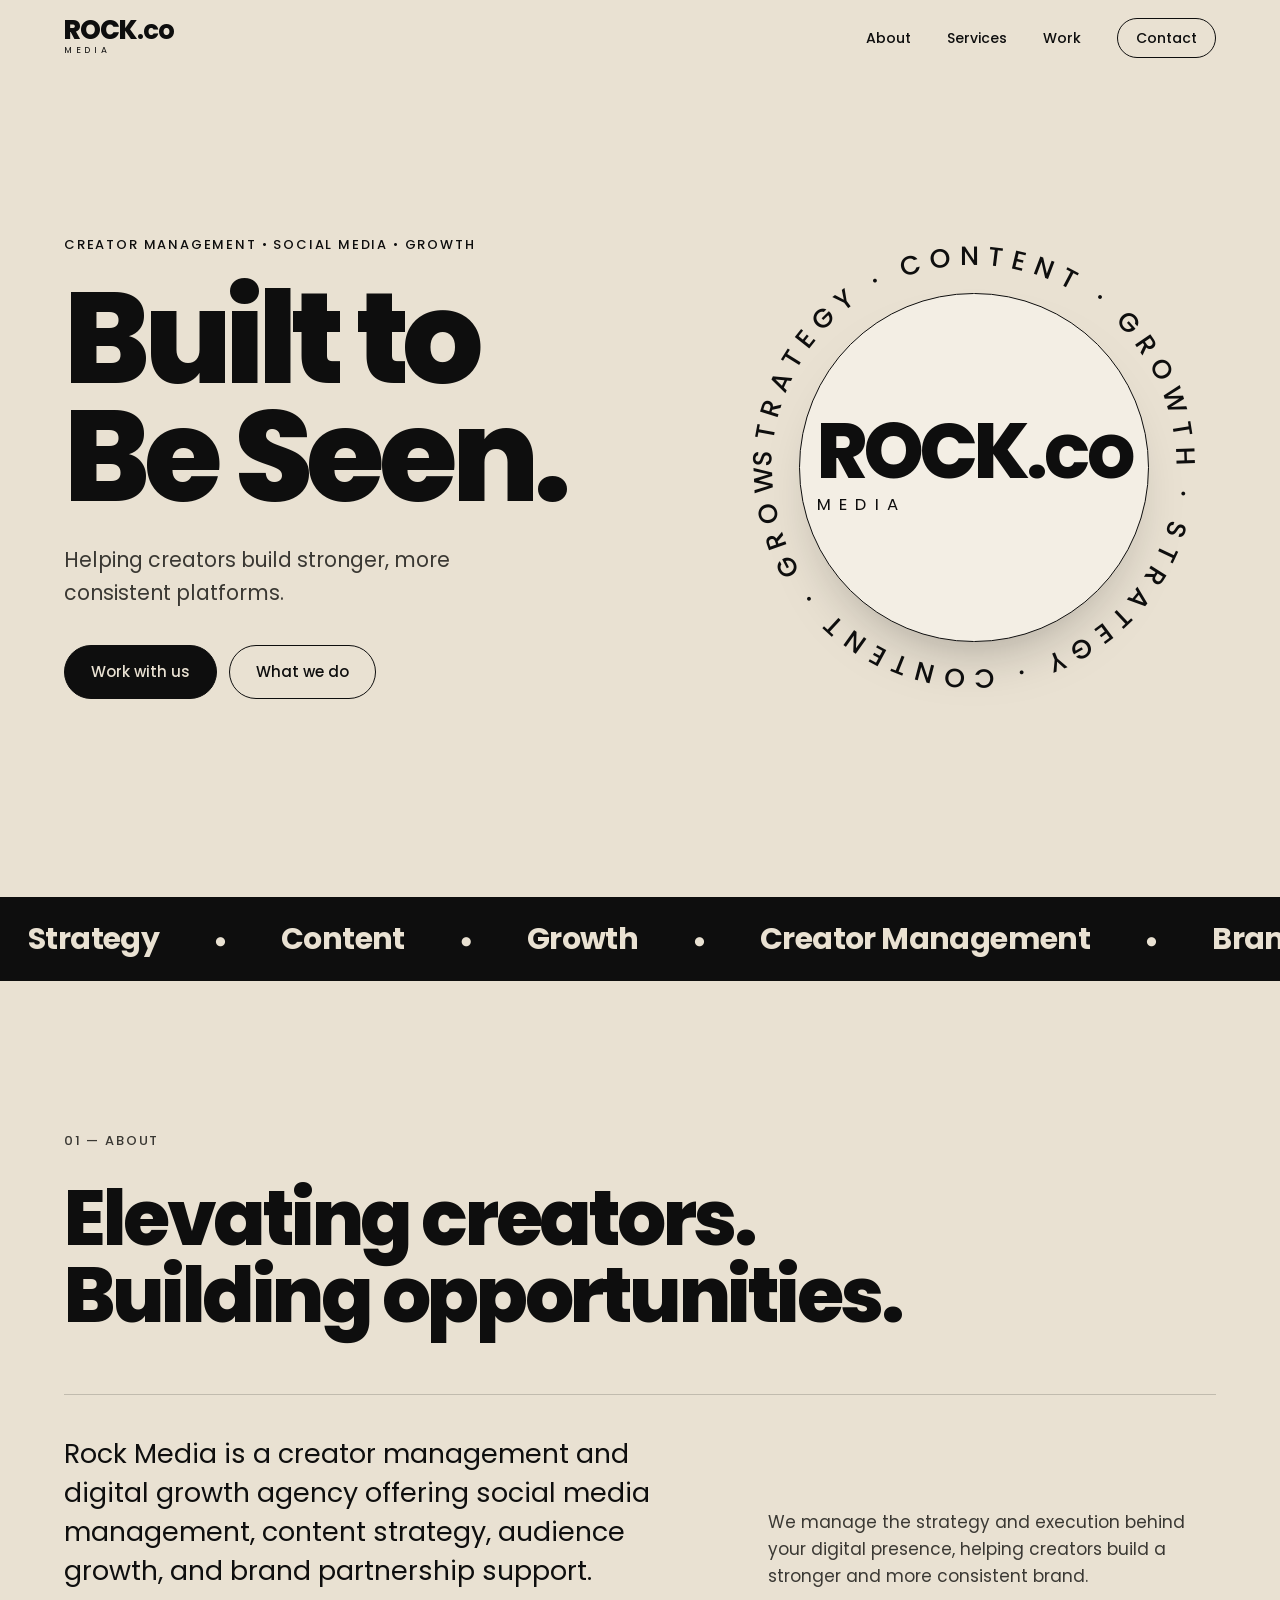
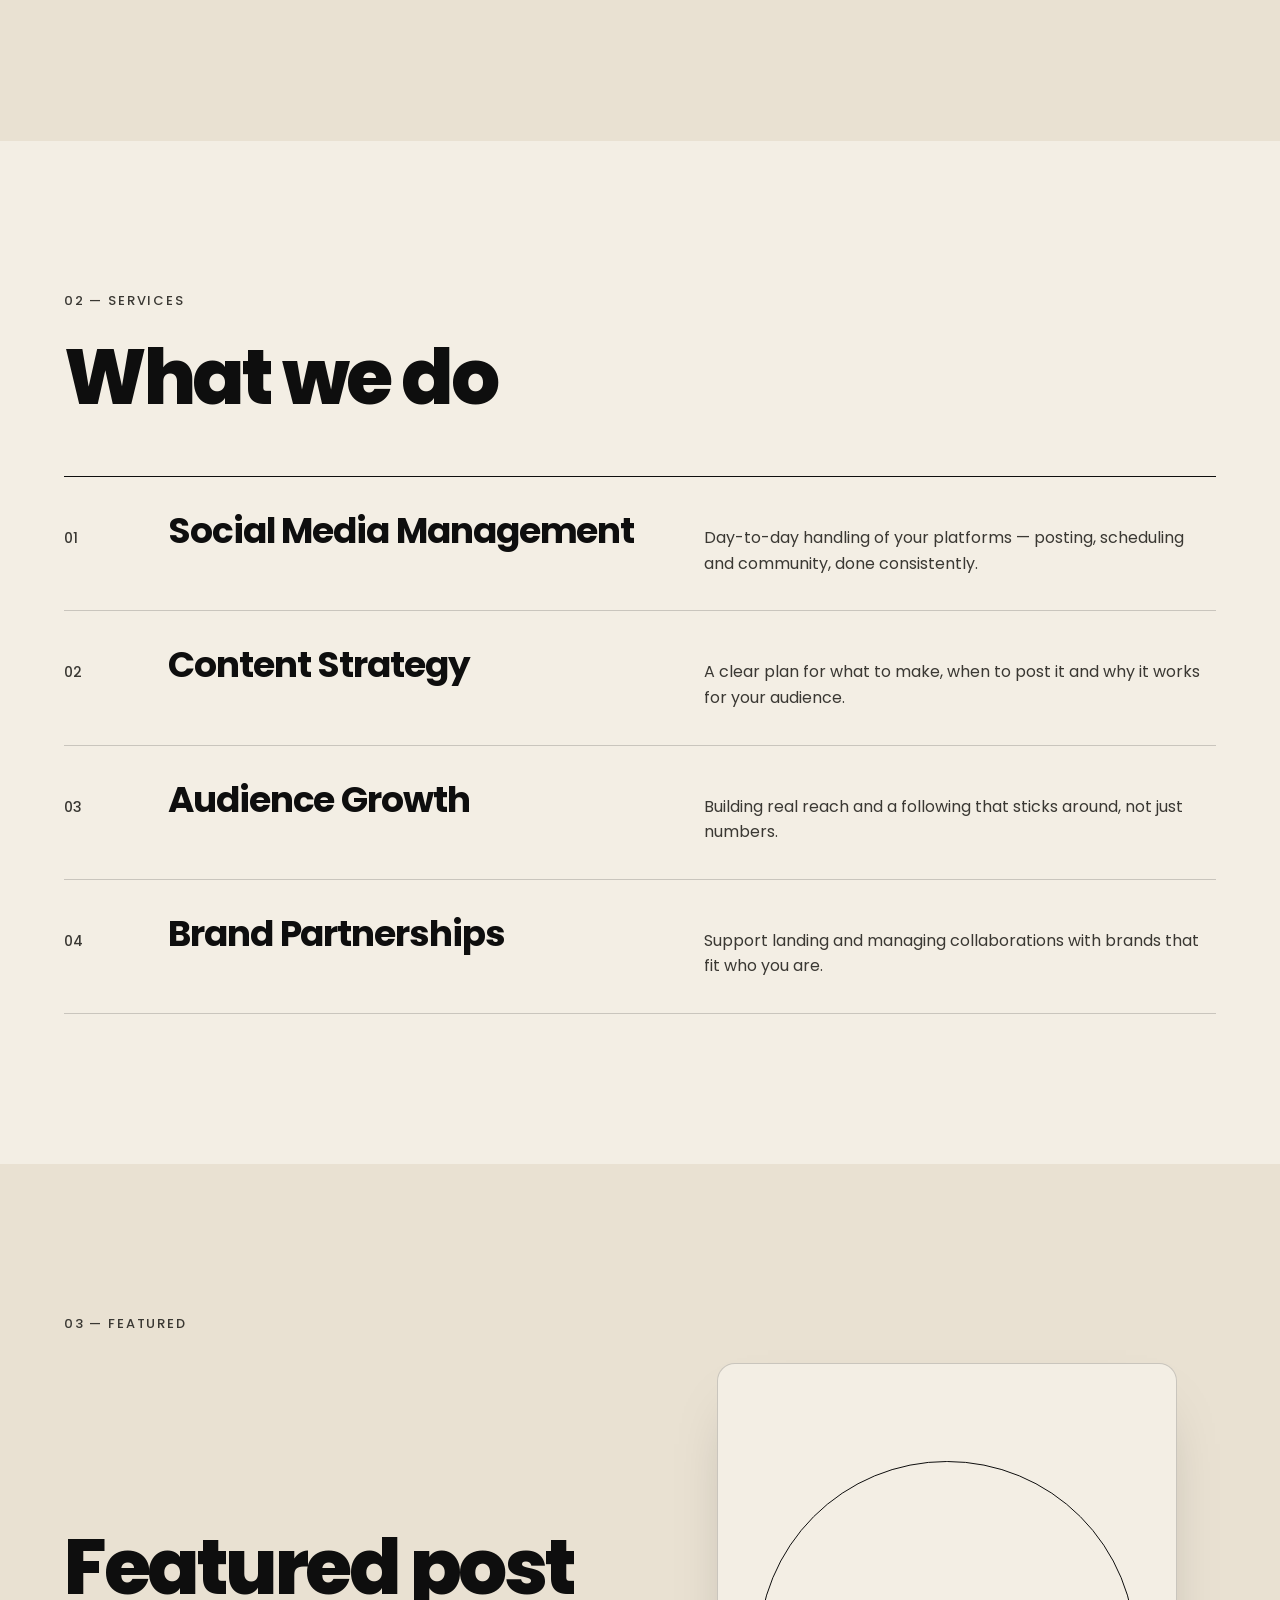
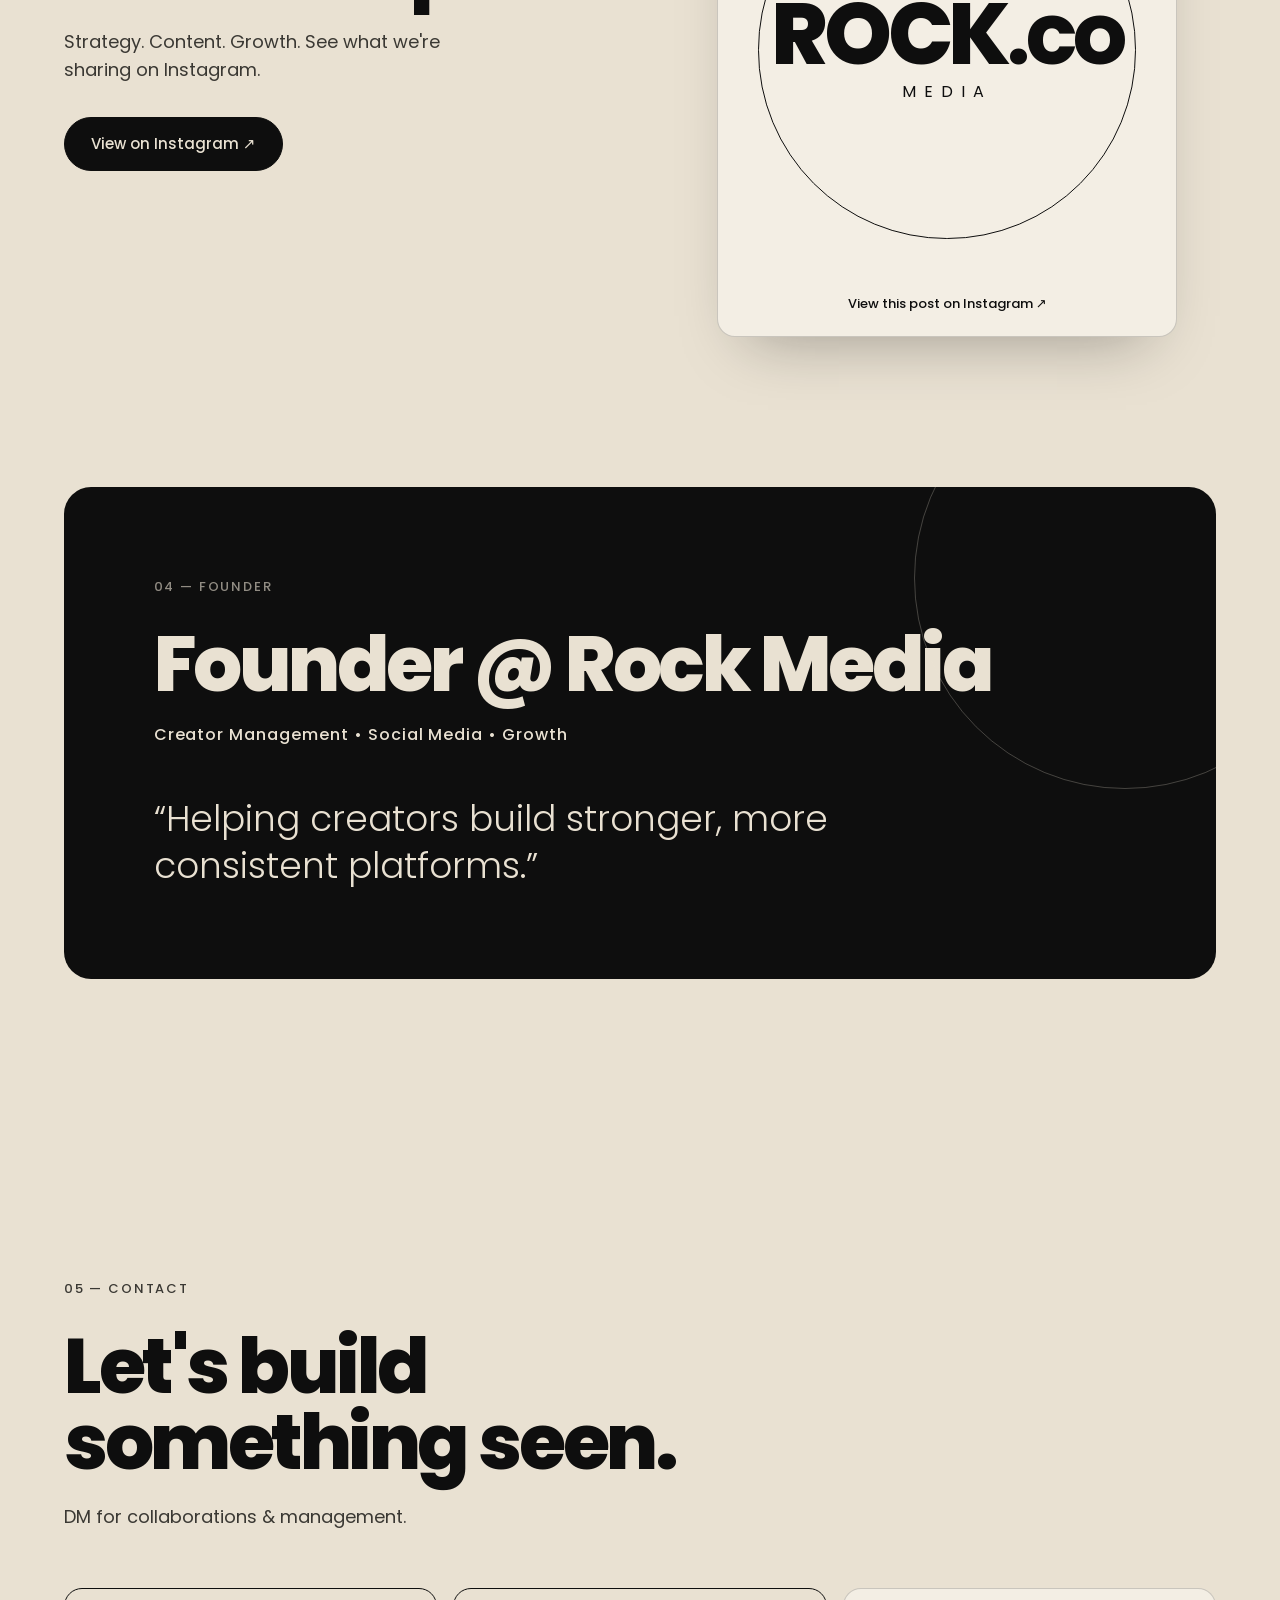
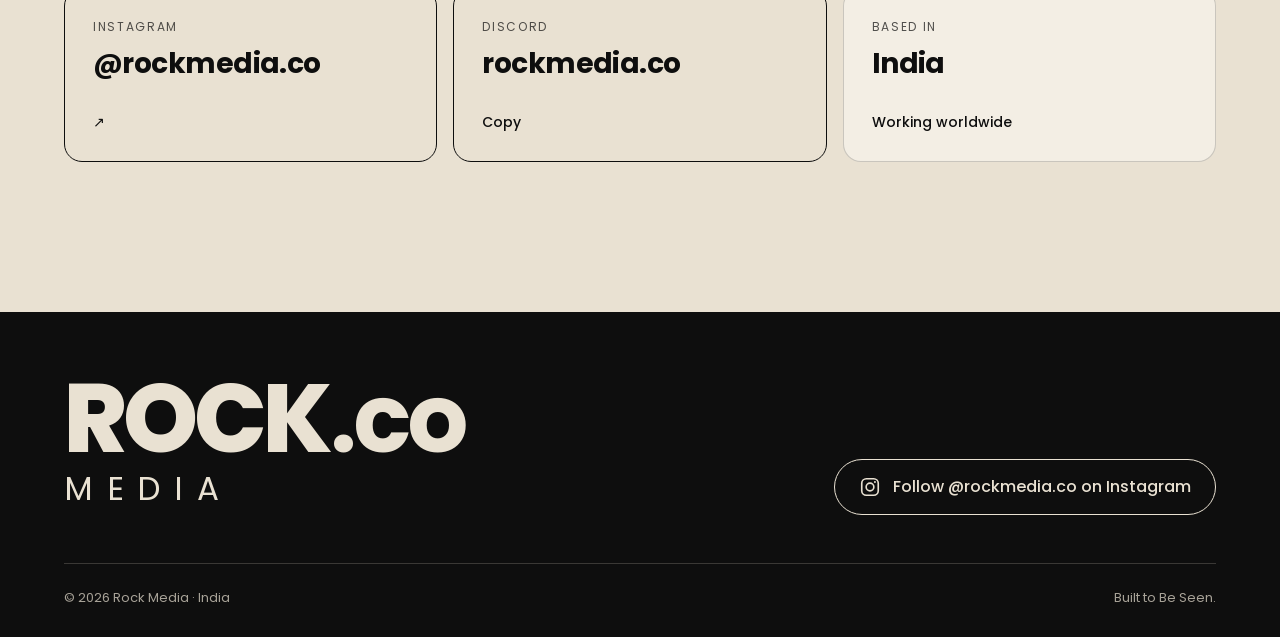
==== index.html @ e583af5a "created Rock Media Co Site" ====
<!DOCTYPE html>
<html lang="en">
<head>
  <meta charset="UTF-8" />
  <meta name="viewport" content="width=device-width, initial-scale=1.0" />
  <title>Rock Media — Built to Be Seen</title>
  <meta name="description" content="Rock Media is a creator management and digital growth agency based in India. Social media management, content strategy, audience growth and brand partnerships." />
  <meta name="theme-color" content="#e9e1d2" />
  <link rel="icon" href="favicon.svg" type="image/svg+xml" />
  <link rel="preconnect" href="https://fonts.googleapis.com" />
  <link rel="preconnect" href="https://fonts.gstatic.com" crossorigin />
  <link href="https://fonts.googleapis.com/css2?family=Poppins:wght@300;400;500;600;700;800&display=swap" rel="stylesheet" />
  <link rel="stylesheet" href="styles.css" />
</head>
<body>

  <header class="nav">
    <a href="#top" class="nav-logo" aria-label="Rock Media home">
      <span class="mark">ROCK<span class="dot">.co</span></span>
      <span class="mark-sub">MEDIA</span>
    </a>
    <nav class="nav-links" aria-label="Primary">
      <a href="#about">About</a>
      <a href="#services">Services</a>
      <a href="#work">Work</a>
      <a href="#contact" class="nav-cta">Contact</a>
    </nav>
  </header>

  <main id="top">

    <!-- Hero -->
    <section class="hero">
      <div class="hero-text">
        <p class="eyebrow">Creator Management • Social Media • Growth</p>
        <h1>Built to<br />Be Seen.</h1>
        <p class="lede">Helping creators build stronger, more consistent platforms.</p>
        <div class="hero-actions">
          <a href="#contact" class="btn btn-dark">Work with us</a>
          <a href="#services" class="btn btn-line">What we do</a>
        </div>
      </div>
      <div class="hero-badge" aria-hidden="true">
        <div class="badge">
          <div class="badge-inner">
            <span class="badge-mark">ROCK<span>.co</span></span>
            <span class="badge-sub">MEDIA</span>
          </div>
        </div>
        <svg class="badge-ring" viewBox="0 0 200 200">
          <defs>
            <path id="ringPath" d="M100,100 m-88,0 a88,88 0 1,1 176,0 a88,88 0 1,1 -176,0" />
          </defs>
          <text><textPath href="#ringPath">STRATEGY · CONTENT · GROWTH · STRATEGY · CONTENT · GROWTH · </textPath></text>
        </svg>
      </div>
    </section>

    <!-- Ticker -->
    <div class="ticker" aria-hidden="true">
      <div class="ticker-track">
        <span>Strategy</span><span>Content</span><span>Growth</span><span>Creator Management</span><span>Brand Partnerships</span>
        <span>Strategy</span><span>Content</span><span>Growth</span><span>Creator Management</span><span>Brand Partnerships</span>
      </div>
    </div>

    <!-- About -->
    <section id="about" class="section about">
      <p class="section-num">01 — About</p>
      <h2>Elevating creators.<br />Building opportunities.</h2>
      <div class="about-grid">
        <p class="big">Rock Media is a creator management and digital growth agency offering social media management, content strategy, audience growth, and brand partnership support.</p>
        <p>We manage the strategy and execution behind your digital presence, helping creators build a stronger and more consistent brand.</p>
      </div>
    </section>

    <!-- Services -->
    <section id="services" class="section services">
      <p class="section-num">02 — Services</p>
      <h2>What we do</h2>
      <ol class="service-list">
        <li>
          <span class="s-num">01</span>
          <h3>Social Media Management</h3>
          <p>Day-to-day handling of your platforms — posting, scheduling and community, done consistently.</p>
        </li>
        <li>
          <span class="s-num">02</span>
          <h3>Content Strategy</h3>
          <p>A clear plan for what to make, when to post it and why it works for your audience.</p>
        </li>
        <li>
          <span class="s-num">03</span>
          <h3>Audience Growth</h3>
          <p>Building real reach and a following that sticks around, not just numbers.</p>
        </li>
        <li>
          <span class="s-num">04</span>
          <h3>Brand Partnerships</h3>
          <p>Support landing and managing collaborations with brands that fit who you are.</p>
        </li>
      </ol>
    </section>

    <!-- Featured work -->
    <section id="work" class="section work">
      <p class="section-num">03 — Featured</p>
      <div class="work-grid">
        <div class="work-copy">
          <h2>Featured post</h2>
          <p>Strategy. Content. Growth. See what we're sharing on Instagram.</p>
          <a class="btn btn-dark" href="https://www.instagram.com/p/DdoE4_bihnt/" target="_blank" rel="noopener">View on Instagram ↗</a>
        </div>
        <div class="work-embed">
          <blockquote class="instagram-media" data-instgrm-permalink="https://www.instagram.com/p/DdoE4_bihnt/" data-instgrm-version="14">
            <a href="https://www.instagram.com/p/DdoE4_bihnt/" target="_blank" rel="noopener" class="embed-fallback">
              <span class="fallback-mark">ROCK<span>.co</span></span>
              <span class="fallback-sub">MEDIA</span>
              <span class="fallback-link">View this post on Instagram ↗</span>
            </a>
          </blockquote>
        </div>
      </div>
    </section>

    <!-- Founder -->
    <section class="section founder">
      <div class="founder-card">
        <p class="section-num">04 — Founder</p>
        <h2>Founder @ Rock Media</h2>
        <p class="founder-tags">Creator Management • Social Media • Growth</p>
        <p class="founder-quote">“Helping creators build stronger, more consistent platforms.”</p>
      </div>
    </section>

    <!-- Contact -->
    <section id="contact" class="section contact">
      <p class="section-num">05 — Contact</p>
      <h2>Let's build<br />something seen.</h2>
      <p class="contact-lede">DM for collaborations &amp; management.</p>
      <div class="contact-grid">
        <a class="contact-card" href="https://www.instagram.com/rockmedia.co/" target="_blank" rel="noopener">
          <span class="c-label">Instagram</span>
          <span class="c-value">@rockmedia.co</span>
          <span class="c-arrow">↗</span>
        </a>
        <button class="contact-card" type="button" id="discordCopy" data-handle="rockmedia.co">
          <span class="c-label">Discord</span>
          <span class="c-value">rockmedia.co</span>
          <span class="c-arrow" id="discordHint">Copy</span>
        </button>
        <div class="contact-card static">
          <span class="c-label">Based in</span>
          <span class="c-value">India</span>
          <span class="c-arrow">Working worldwide</span>
        </div>
      </div>
    </section>

  </main>

  <footer class="footer">
    <div class="footer-top">
      <div class="footer-logo">
        <span class="mark">ROCK<span class="dot">.co</span></span>
        <span class="mark-sub">MEDIA</span>
      </div>
      <a class="footer-ig" href="https://www.instagram.com/rockmedia.co/" target="_blank" rel="noopener">
        <svg viewBox="0 0 24 24" aria-hidden="true"><rect x="3" y="3" width="18" height="18" rx="5" fill="none" stroke="currentColor" stroke-width="1.8"/><circle cx="12" cy="12" r="4.2" fill="none" stroke="currentColor" stroke-width="1.8"/><circle cx="17.4" cy="6.6" r="1.1" fill="currentColor"/></svg>
        Follow @rockmedia.co on Instagram
      </a>
    </div>
    <div class="footer-bottom">
      <span>© <span id="year">2026</span> Rock Media · India</span>
      <span>Built to Be Seen.</span>
    </div>
  </footer>

  <script src="script.js"></script>
  <script async src="https://www.instagram.com/embed.js"></script>
</body>
</html>
---- styles.css ----
:root {
  --bg: #e9e1d2;
  --bg-soft: #f3eee4;
  --ink: #0e0e0e;
  --ink-soft: #3a3833;
  --line: rgba(14, 14, 14, 0.18);
  --radius: 18px;
  --pad: clamp(20px, 5vw, 72px);
}

* { box-sizing: border-box; margin: 0; padding: 0; }

html { scroll-behavior: smooth; }

body {
  background: var(--bg);
  color: var(--ink);
  font-family: "Poppins", system-ui, sans-serif;
  font-weight: 400;
  line-height: 1.6;
  -webkit-font-smoothing: antialiased;
  overflow-x: hidden;
}

a { color: inherit; text-decoration: none; }

/* ---------- Logo mark ---------- */
.mark {
  font-weight: 800;
  letter-spacing: -0.04em;
  line-height: 0.9;
}
.mark .dot, .badge-mark span, .fallback-mark span { font-weight: 700; }
.mark-sub {
  font-weight: 400;
  letter-spacing: 0.42em;
  font-size: 0.34em;
}

/* ---------- Nav ---------- */
.nav {
  position: sticky;
  top: 0;
  z-index: 20;
  display: flex;
  align-items: center;
  justify-content: space-between;
  padding: 18px var(--pad);
  background: color-mix(in srgb, var(--bg) 88%, transparent);
  backdrop-filter: blur(10px);
  border-bottom: 1px solid transparent;
  transition: border-color 0.3s;
}
.nav.scrolled { border-bottom-color: var(--line); }

.nav-logo {
  display: flex;
  flex-direction: column;
  font-size: 26px;
}
.nav-links { display: flex; gap: clamp(14px, 3vw, 36px); align-items: center; font-size: 14px; font-weight: 500; }
.nav-links a { position: relative; }
.nav-links a:not(.nav-cta)::after {
  content: "";
  position: absolute; left: 0; bottom: -3px;
  width: 100%; height: 1px; background: var(--ink);
  transform: scaleX(0); transform-origin: left;
  transition: transform 0.3s;
}
.nav-links a:hover::after { transform: scaleX(1); }
.nav-cta {
  padding: 8px 18px;
  border: 1px solid var(--ink);
  border-radius: 999px;
  transition: background 0.2s, color 0.2s;
}
.nav-cta:hover { background: var(--ink); color: var(--bg); }

/* ---------- Buttons ---------- */
.btn {
  display: inline-flex;
  align-items: center;
  gap: 8px;
  padding: 14px 26px;
  border-radius: 999px;
  font-weight: 500;
  font-size: 15px;
  border: 1px solid var(--ink);
  transition: transform 0.2s, background 0.2s, color 0.2s;
}
.btn:hover { transform: translateY(-2px); }
.btn-dark { background: var(--ink); color: var(--bg); }
.btn-dark:hover { background: #2a2a2a; }
.btn-line:hover { background: var(--ink); color: var(--bg); }

/* ---------- Hero ---------- */
.hero {
  min-height: calc(100vh - 80px);
  display: grid;
  grid-template-columns: 1.3fr 1fr;
  align-items: center;
  gap: 40px;
  padding: 40px var(--pad) 80px;
}
.eyebrow {
  font-size: 13px;
  font-weight: 500;
  letter-spacing: 0.14em;
  text-transform: uppercase;
  margin-bottom: 24px;
}
.hero h1 {
  font-size: clamp(56px, 10vw, 150px);
  font-weight: 800;
  letter-spacing: -0.05em;
  line-height: 0.92;
}
.lede {
  margin-top: 28px;
  font-size: clamp(17px, 1.6vw, 21px);
  color: var(--ink-soft);
  max-width: 440px;
}
.hero-actions { display: flex; flex-wrap: wrap; gap: 12px; margin-top: 36px; }

.hero-badge {
  position: relative;
  aspect-ratio: 1;
  width: min(100%, 460px);
  justify-self: center;
}
.badge {
  position: absolute;
  inset: 12%;
  border-radius: 50%;
  background: var(--bg-soft);
  border: 1.5px solid var(--ink);
  display: flex;
  flex-direction: column;
  align-items: center;
  justify-content: center;
  box-shadow: 0 30px 60px -30px rgba(14, 14, 14, 0.35);
}
.badge-mark {
  font-size: clamp(40px, 6vw, 78px);
  font-weight: 800;
  letter-spacing: -0.05em;
  line-height: 0.9;
}
.badge-sub {
  font-size: clamp(11px, 1.3vw, 17px);
  letter-spacing: 0.5em;
  margin-top: 6px;
}
.badge-inner { display: flex; flex-direction: column; align-items: flex-start; }
.badge-ring {
  position: absolute;
  inset: 0;
  width: 100%;
  height: 100%;
  animation: spin 28s linear infinite;
}
.badge-ring text {
  font-size: 11.5px;
  font-weight: 500;
  letter-spacing: 0.32em;
  fill: var(--ink);
}
@keyframes spin { to { transform: rotate(360deg); } }

/* ---------- Ticker ---------- */
.ticker {
  background: var(--ink);
  color: var(--bg);
  overflow: hidden;
  padding: 18px 0;
}
.ticker-track {
  display: flex;
  width: max-content;
  animation: scroll 30s linear infinite;
}
.ticker-track span {
  font-size: clamp(20px, 2.4vw, 30px);
  font-weight: 700;
  letter-spacing: -0.02em;
  padding: 0 28px;
  white-space: nowrap;
}
.ticker-track span::after { content: "●"; font-size: 0.4em; vertical-align: middle; margin-left: 56px; }
@keyframes scroll { to { transform: translateX(-50%); } }

/* ---------- Sections ---------- */
.section { padding: clamp(80px, 12vw, 150px) var(--pad); }
.section-num {
  font-size: 13px;
  font-weight: 500;
  letter-spacing: 0.14em;
  text-transform: uppercase;
  margin-bottom: 28px;
  color: var(--ink-soft);
}
.section h2 {
  font-size: clamp(38px, 6vw, 84px);
  font-weight: 800;
  letter-spacing: -0.045em;
  line-height: 1;
}

/* About */
.about-grid {
  display: grid;
  grid-template-columns: 1.4fr 1fr;
  gap: clamp(28px, 6vw, 90px);
  margin-top: 60px;
  padding-top: 40px;
  border-top: 1px solid var(--line);
}
.about-grid .big { font-size: clamp(20px, 2.1vw, 28px); line-height: 1.45; font-weight: 400; }
.about-grid p:last-child { font-size: 17px; color: var(--ink-soft); align-self: end; }

/* Services */
.services { background: var(--bg-soft); }
.service-list {
  list-style: none;
  margin-top: 60px;
  border-top: 1px solid var(--ink);
}
.service-list li {
  display: grid;
  grid-template-columns: 80px 1fr 1fr;
  gap: 24px;
  align-items: baseline;
  padding: 34px 0;
  border-bottom: 1px solid var(--line);
  transition: padding 0.3s;
}
.service-list li:hover { padding-left: 14px; }
.s-num { font-size: 14px; font-weight: 500; color: var(--ink-soft); }
.service-list h3 { font-size: clamp(24px, 2.8vw, 38px); font-weight: 700; letter-spacing: -0.03em; line-height: 1.1; }
.service-list p { color: var(--ink-soft); font-size: 16px; }

/* Work */
.work-grid {
  display: grid;
  grid-template-columns: 1fr 1fr;
  gap: clamp(32px, 6vw, 90px);
  align-items: center;
}
.work-copy p { margin: 22px 0 32px; font-size: 18px; color: var(--ink-soft); max-width: 380px; }
.work-embed { display: flex; justify-content: center; }
.work-embed .instagram-media {
  margin: 0 !important;
  width: 100% !important;
  max-width: 460px !important;
  min-width: 0 !important;
  border-radius: var(--radius) !important;
  border: 1px solid var(--line) !important;
  box-shadow: 0 30px 60px -30px rgba(14, 14, 14, 0.35) !important;
  background: var(--bg-soft) !important;
}
.embed-fallback {
  aspect-ratio: 4 / 5;
  display: flex;
  flex-direction: column;
  align-items: center;
  justify-content: center;
  padding: 40px;
  position: relative;
}
.embed-fallback::before {
  content: "";
  position: absolute;
  width: 82%;
  aspect-ratio: 1;
  border: 1.5px solid var(--ink);
  border-radius: 50%;
}
.fallback-mark { font-size: clamp(48px, 7vw, 86px); font-weight: 800; letter-spacing: -0.05em; line-height: 0.9; }
.fallback-sub { letter-spacing: 0.5em; font-size: 16px; margin-top: 6px; }
.fallback-link { position: absolute; bottom: 22px; font-size: 13px; font-weight: 500; }

/* Founder */
.founder { padding-top: 0; }
.founder-card {
  background: var(--ink);
  color: var(--bg);
  border-radius: calc(var(--radius) * 1.5);
  padding: clamp(40px, 7vw, 96px);
  position: relative;
  overflow: hidden;
}
.founder-card::after {
  content: "";
  position: absolute;
  right: -120px; top: -120px;
  width: 420px; aspect-ratio: 1;
  border: 1.5px solid rgba(233, 225, 210, 0.25);
  border-radius: 50%;
}
.founder-card .section-num { color: rgba(233, 225, 210, 0.6); }
.founder-tags { margin-top: 20px; font-weight: 500; letter-spacing: 0.06em; }
.founder-quote {
  margin-top: 48px;
  font-size: clamp(22px, 2.8vw, 36px);
  font-weight: 300;
  line-height: 1.3;
  max-width: 760px;
}

/* Contact */
.contact { text-align: left; }
.contact-lede { margin-top: 22px; font-size: 18px; color: var(--ink-soft); }
.contact-grid {
  display: grid;
  grid-template-columns: repeat(3, 1fr);
  gap: 16px;
  margin-top: 56px;
}
.contact-card {
  display: flex;
  flex-direction: column;
  gap: 6px;
  padding: 28px;
  border: 1px solid var(--ink);
  border-radius: var(--radius);
  background: transparent;
  font: inherit;
  color: inherit;
  text-align: left;
  cursor: pointer;
  transition: background 0.25s, color 0.25s, transform 0.25s;
}
.contact-card:not(.static):hover { background: var(--ink); color: var(--bg); transform: translateY(-3px); }
.contact-card.static { cursor: default; background: var(--bg-soft); border-color: var(--line); }
.c-label { font-size: 12px; letter-spacing: 0.14em; text-transform: uppercase; opacity: 0.7; }
.c-value { font-size: clamp(22px, 2.2vw, 28px); font-weight: 700; letter-spacing: -0.02em; }
.c-arrow { font-size: 14px; margin-top: 18px; font-weight: 500; }

/* Footer */
.footer {
  background: var(--ink);
  color: var(--bg);
  padding: 64px var(--pad) 28px;
}
.footer-top {
  display: flex;
  justify-content: space-between;
  align-items: flex-end;
  gap: 32px;
  flex-wrap: wrap;
  padding-bottom: 48px;
  border-bottom: 1px solid rgba(233, 225, 210, 0.2);
}
.footer-logo { display: flex; flex-direction: column; font-size: clamp(48px, 8vw, 96px); }
.footer-ig {
  display: inline-flex;
  align-items: center;
  gap: 12px;
  padding: 14px 24px;
  border: 1px solid var(--bg);
  border-radius: 999px;
  font-weight: 500;
  transition: background 0.2s, color 0.2s;
}
.footer-ig svg { width: 22px; height: 22px; }
.footer-ig:hover { background: var(--bg); color: var(--ink); }
.footer-bottom {
  display: flex;
  justify-content: space-between;
  flex-wrap: wrap;
  gap: 12px;
  padding-top: 24px;
  font-size: 13px;
  opacity: 0.7;
}

/* ---------- Reveal ---------- */
.reveal { opacity: 0; transform: translateY(24px); transition: opacity 0.8s ease, transform 0.8s ease; }
.reveal.in { opacity: 1; transform: none; }

@media (prefers-reduced-motion: reduce) {
  .badge-ring, .ticker-track { animation: none; }
  .reveal { opacity: 1; transform: none; transition: none; }
  html { scroll-behavior: auto; }
}

/* ---------- Responsive ---------- */
@media (max-width: 900px) {
  .hero { grid-template-columns: 1fr; min-height: auto; padding-top: 24px; }
  .hero-badge { width: min(80%, 360px); order: -1; }
  .about-grid, .work-grid { grid-template-columns: 1fr; }
  .service-list li { grid-template-columns: 48px 1fr; }
  .service-list p { grid-column: 2; }
  .contact-grid { grid-template-columns: 1fr; }
}
@media (max-width: 560px) {
  .nav-links a:not(.nav-cta) { display: none; }
  .nav-logo { font-size: 22px; }
  .footer-ig { width: 100%; justify-content: center; font-size: 14px; }
}
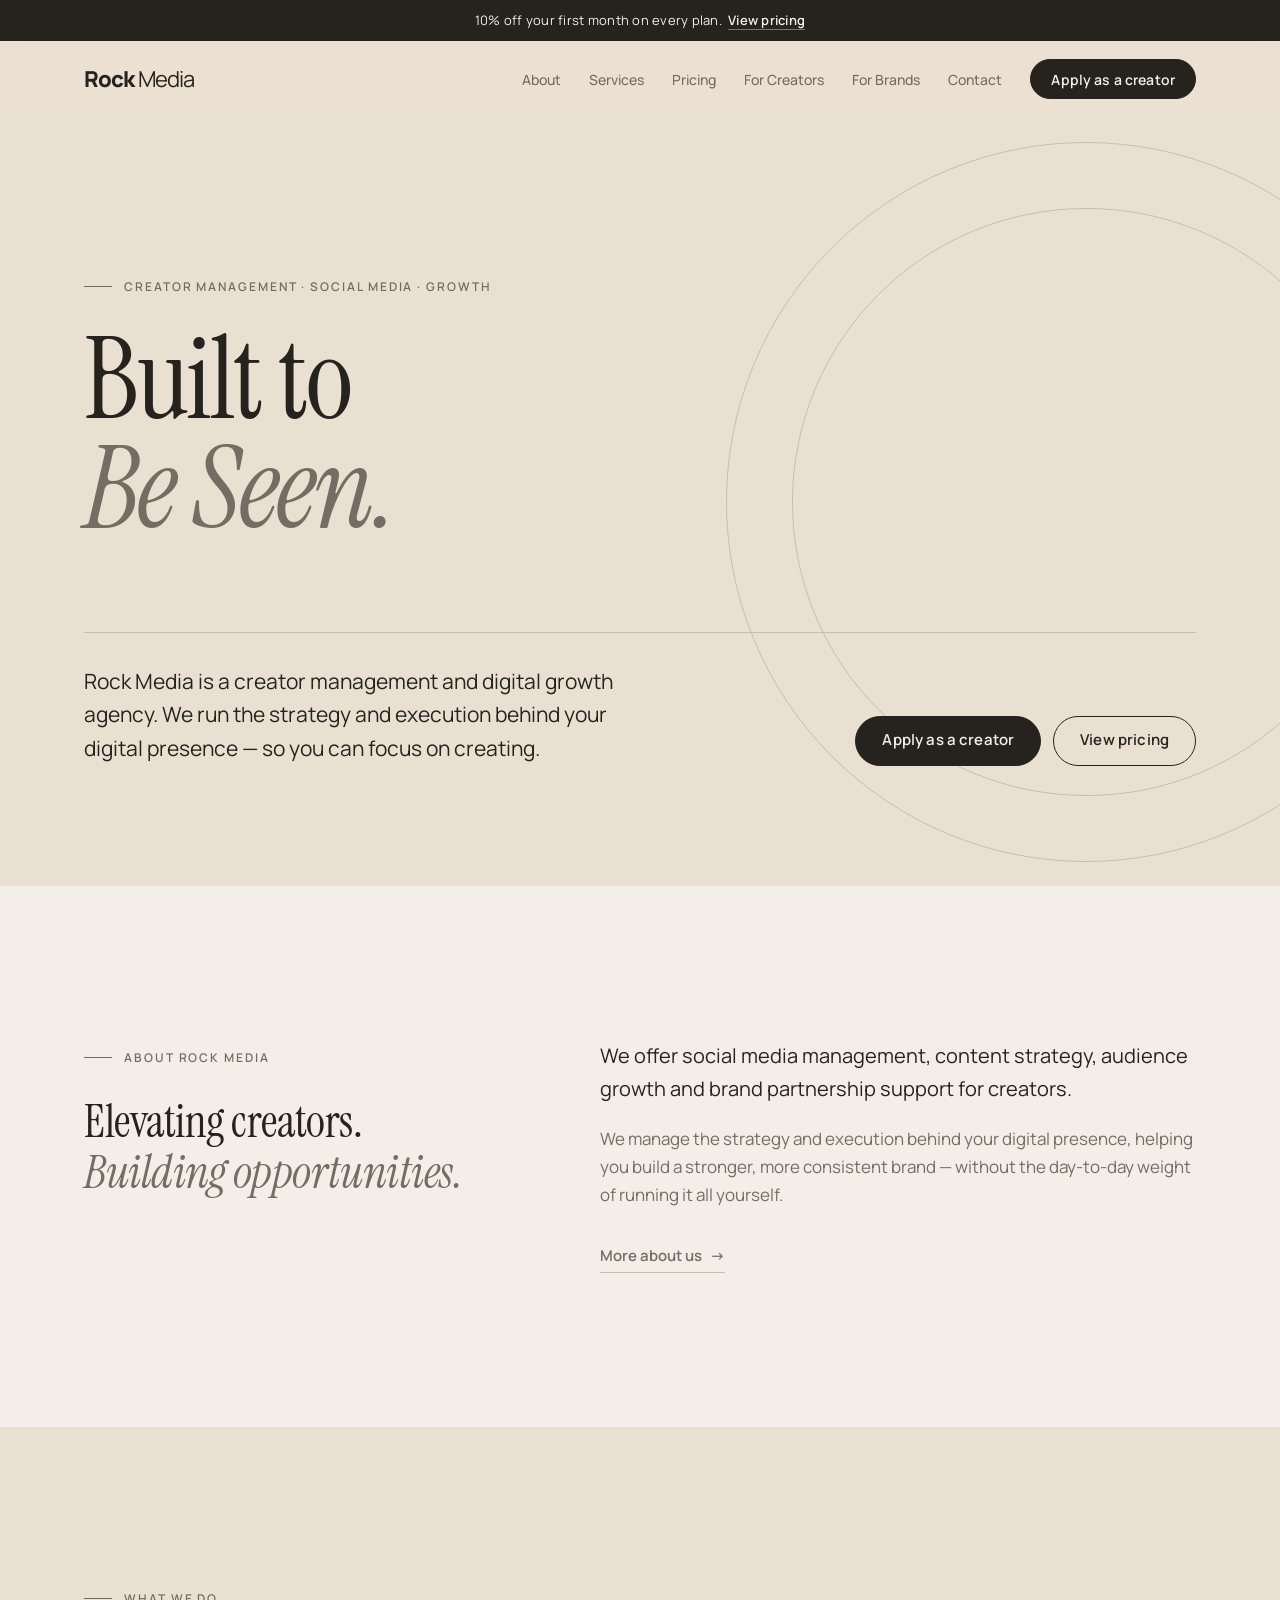
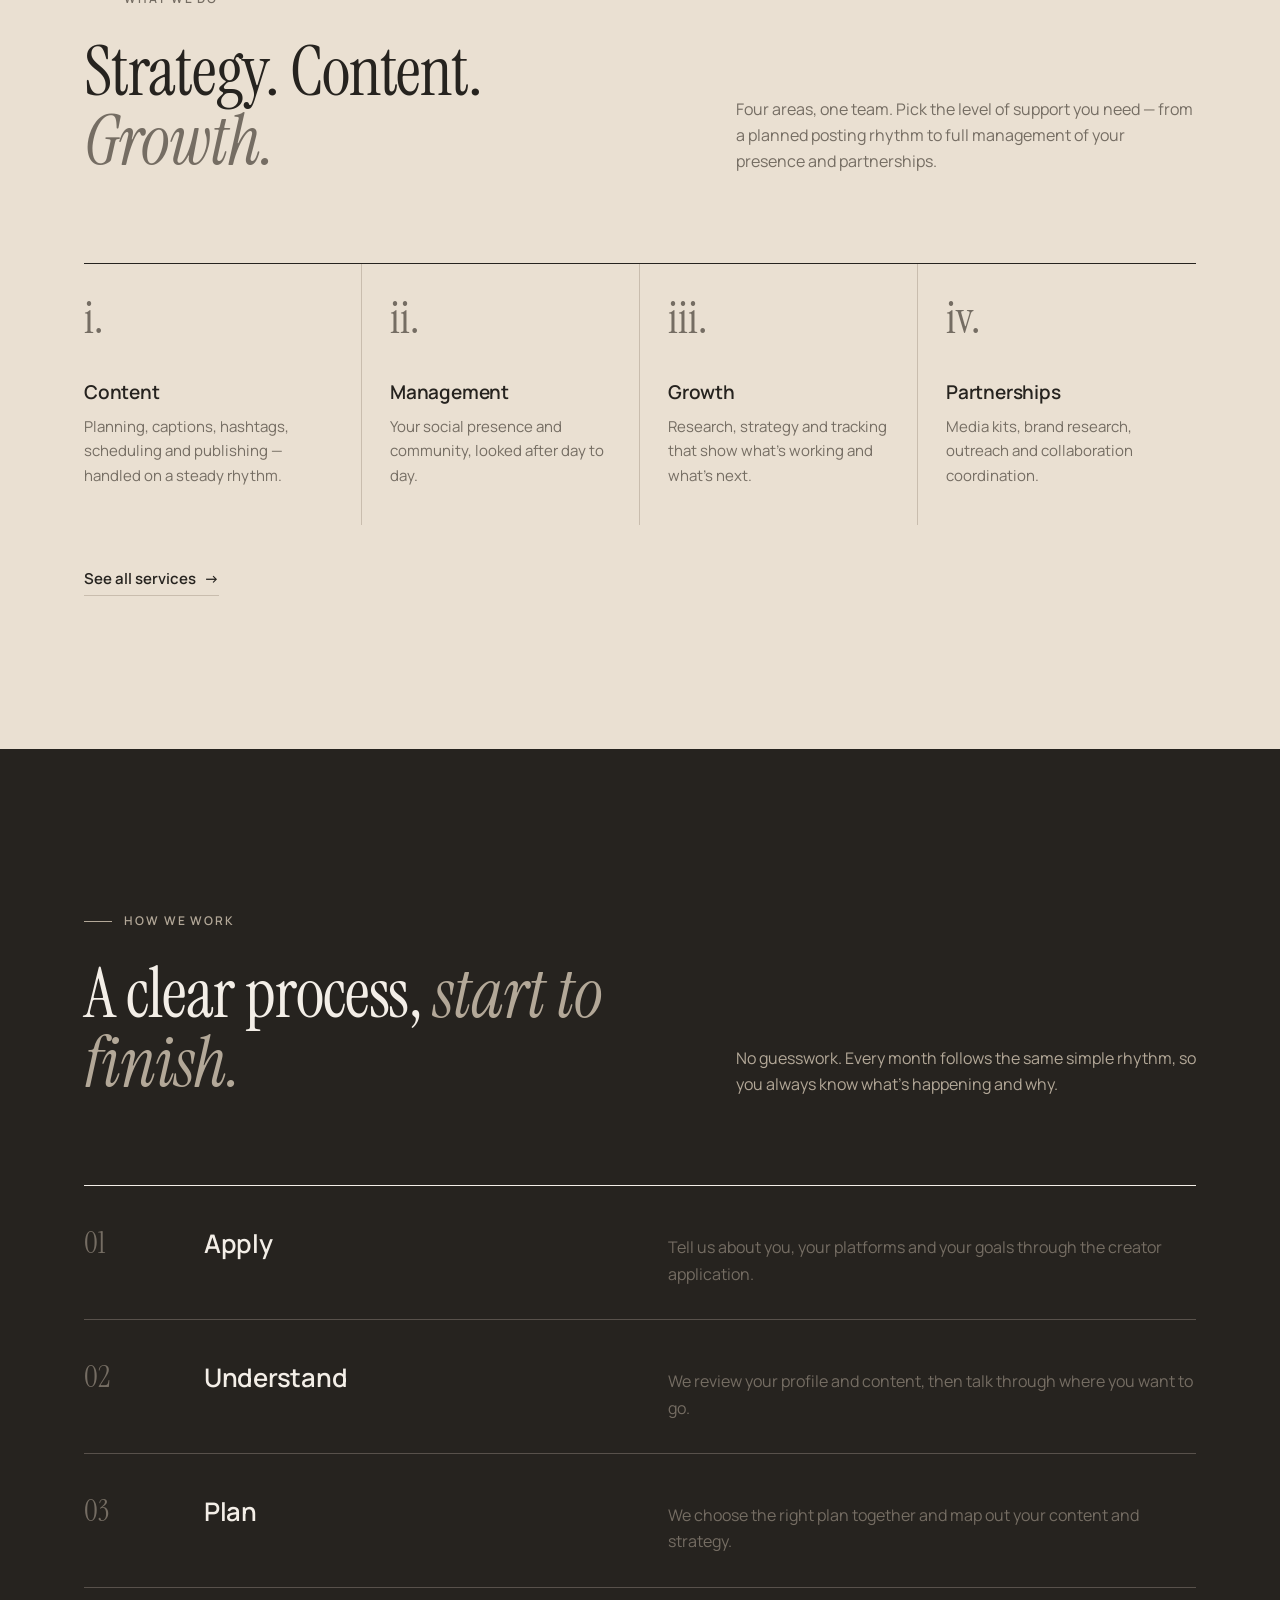
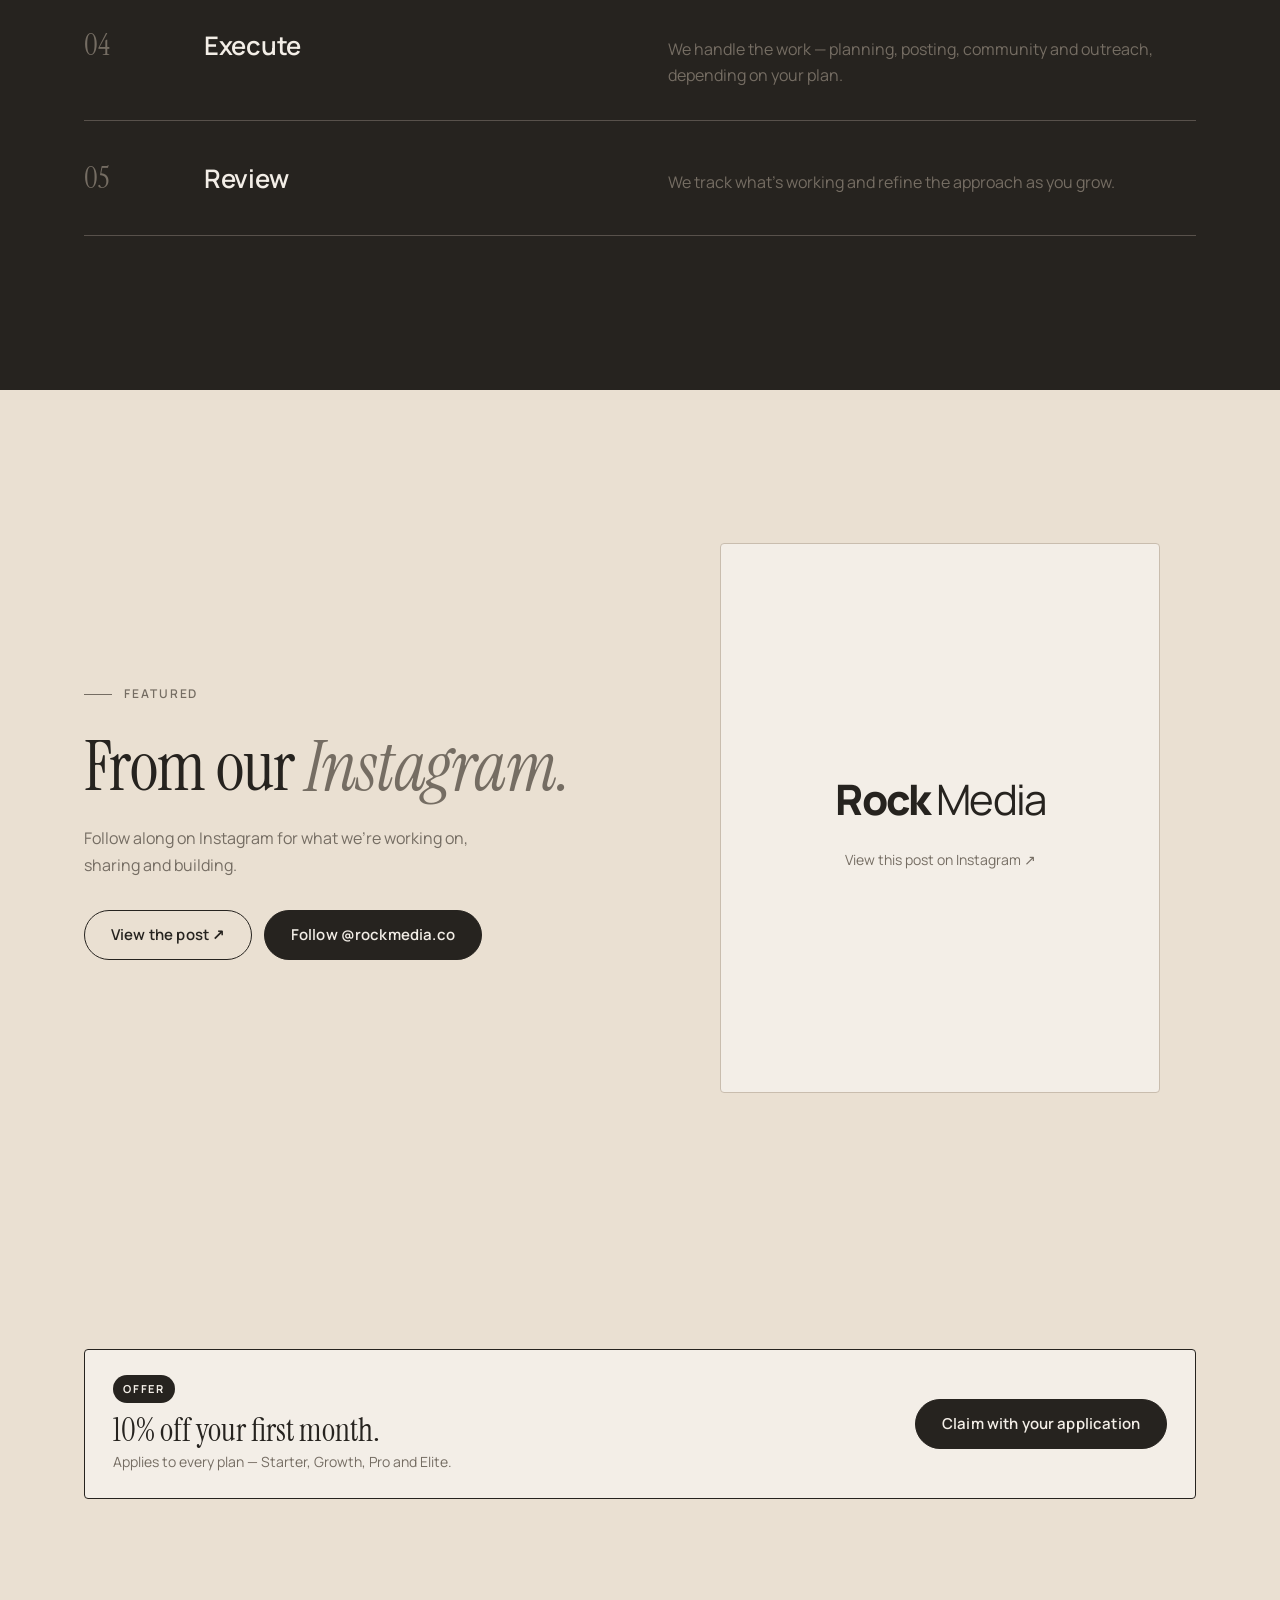
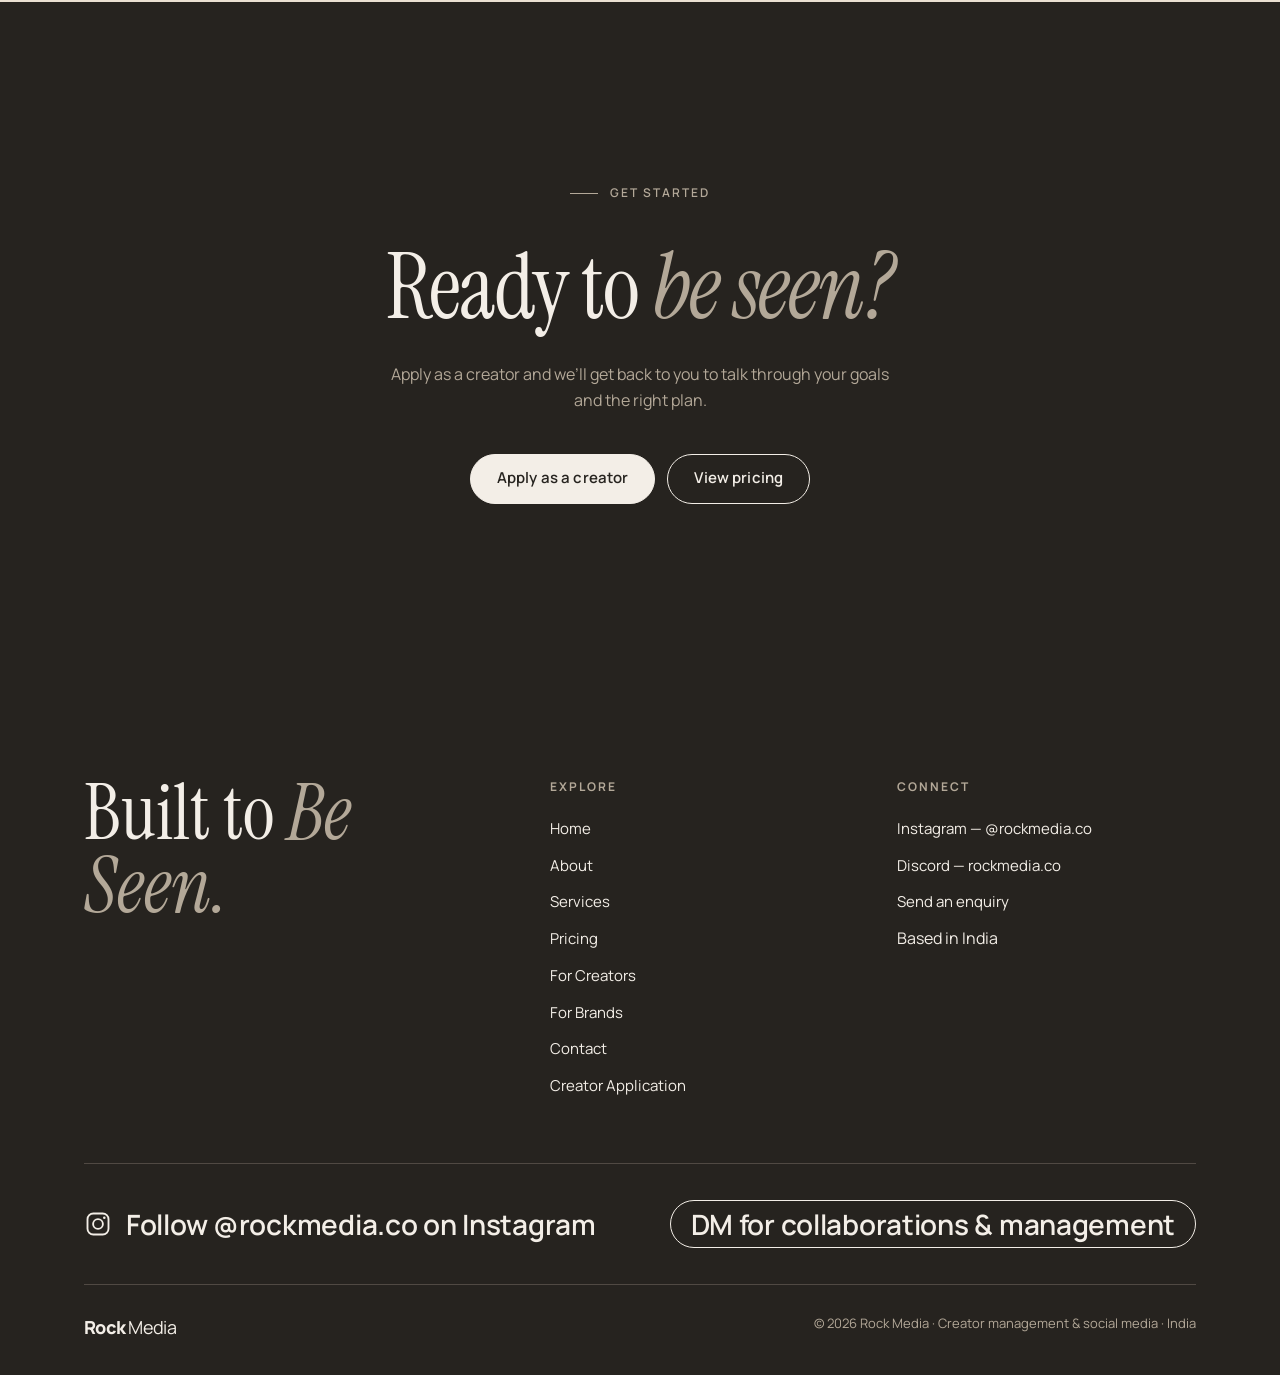
==== commit 666e8449: "big change" ====
--- a/index.html
+++ b/index.html
@@ -3,176 +3,193 @@
 <head>
   <meta charset="UTF-8" />
   <meta name="viewport" content="width=device-width, initial-scale=1.0" />
-  <title>Rock Media — Built to Be Seen</title>
-  <meta name="description" content="Rock Media is a creator management and digital growth agency based in India. Social media management, content strategy, audience growth and brand partnerships." />
-  <meta name="theme-color" content="#e9e1d2" />
+  <title>Rock Media — Built to Be Seen.</title>
+  <meta name="description" content="Rock Media is a creator management and digital growth agency based in India — social media management, content strategy, audience growth and brand partnership support." />
+  <meta name="theme-color" content="#eae0d2" />
+  <meta property="og:title" content="Rock Media — Built to Be Seen." />
+  <meta property="og:description" content="Rock Media is a creator management and digital growth agency based in India — social media management, content strategy, audience growth and brand partnership support." />
+  <meta property="og:type" content="website" />
   <link rel="icon" href="favicon.svg" type="image/svg+xml" />
   <link rel="preconnect" href="https://fonts.googleapis.com" />
   <link rel="preconnect" href="https://fonts.gstatic.com" crossorigin />
-  <link href="https://fonts.googleapis.com/css2?family=Poppins:wght@300;400;500;600;700;800&display=swap" rel="stylesheet" />
+  <link href="https://fonts.googleapis.com/css2?family=Instrument+Serif:ital@0;1&family=Manrope:wght@400;500;600;700;800&display=swap" rel="stylesheet" />
   <link rel="stylesheet" href="styles.css" />
 </head>
-<body>
+<body data-page="home">
+  <a class="skip-link" href="#main">Skip to content</a>
 
-  <header class="nav">
-    <a href="#top" class="nav-logo" aria-label="Rock Media home">
-      <span class="mark">ROCK<span class="dot">.co</span></span>
-      <span class="mark-sub">MEDIA</span>
-    </a>
-    <nav class="nav-links" aria-label="Primary">
-      <a href="#about">About</a>
-      <a href="#services">Services</a>
-      <a href="#work">Work</a>
-      <a href="#contact" class="nav-cta">Contact</a>
-    </nav>
+  <div class="offer-bar">10% off your first month on every plan.<a href="pricing.html">View pricing</a></div>
+
+  <header class="site-header">
+    <div class="container header-inner">
+      <a class="wordmark" href="index.html" aria-label="Rock Media — home">Rock <span>Media</span></a>
+      <button class="nav-toggle" type="button" aria-expanded="false" aria-controls="site-nav">
+        <span class="nav-toggle-label">Menu</span><span class="nav-toggle-bars" aria-hidden="true"></span>
+      </button>
+      <nav class="site-nav" id="site-nav" aria-label="Main">
+        <a href="about.html" data-nav="about">About</a>
+        <a href="services.html" data-nav="services">Services</a>
+        <a href="pricing.html" data-nav="pricing">Pricing</a>
+        <a href="creators.html" data-nav="creators">For Creators</a>
+        <a href="brands.html" data-nav="brands">For Brands</a>
+        <a href="contact.html" data-nav="contact">Contact</a>
+        <a class="btn btn-primary btn-sm" href="apply.html" data-nav="apply">Apply as a creator</a>
+      </nav>
+    </div>
   </header>
 
-  <main id="top">
+  <main id="main">
 
-    <!-- Hero -->
     <section class="hero">
-      <div class="hero-text">
-        <p class="eyebrow">Creator Management • Social Media • Growth</p>
-        <h1>Built to<br />Be Seen.</h1>
-        <p class="lede">Helping creators build stronger, more consistent platforms.</p>
-        <div class="hero-actions">
-          <a href="#contact" class="btn btn-dark">Work with us</a>
-          <a href="#services" class="btn btn-line">What we do</a>
-        </div>
-      </div>
-      <div class="hero-badge" aria-hidden="true">
-        <div class="badge">
-          <div class="badge-inner">
-            <span class="badge-mark">ROCK<span>.co</span></span>
-            <span class="badge-sub">MEDIA</span>
+      <div class="hero-ring" aria-hidden="true"></div>
+      <div class="container">
+        <p class="eyebrow">Creator management · Social media · Growth</p>
+        <h1 class="display">Built to<br /><em>Be Seen.</em></h1>
+        <div class="hero-foot">
+          <p class="lede">Rock Media is a creator management and digital growth agency. We run the strategy and execution behind your digital presence — so you can focus on creating.</p>
+          <div class="actions">
+            <a class="btn btn-primary" href="apply.html">Apply as a creator</a>
+            <a class="btn btn-ghost" href="pricing.html">View pricing</a>
           </div>
         </div>
-        <svg class="badge-ring" viewBox="0 0 200 200">
-          <defs>
-            <path id="ringPath" d="M100,100 m-88,0 a88,88 0 1,1 176,0 a88,88 0 1,1 -176,0" />
-          </defs>
-          <text><textPath href="#ringPath">STRATEGY · CONTENT · GROWTH · STRATEGY · CONTENT · GROWTH · </textPath></text>
-        </svg>
       </div>
     </section>
 
-    <!-- Ticker -->
-    <div class="ticker" aria-hidden="true">
-      <div class="ticker-track">
-        <span>Strategy</span><span>Content</span><span>Growth</span><span>Creator Management</span><span>Brand Partnerships</span>
-        <span>Strategy</span><span>Content</span><span>Growth</span><span>Creator Management</span><span>Brand Partnerships</span>
-      </div>
-    </div>
-
-    <!-- About -->
-    <section id="about" class="section about">
-      <p class="section-num">01 — About</p>
-      <h2>Elevating creators.<br />Building opportunities.</h2>
-      <div class="about-grid">
-        <p class="big">Rock Media is a creator management and digital growth agency offering social media management, content strategy, audience growth, and brand partnership support.</p>
-        <p>We manage the strategy and execution behind your digital presence, helping creators build a stronger and more consistent brand.</p>
+    <section class="section surface">
+      <div class="container split">
+        <div class="reveal">
+          <p class="eyebrow">About Rock Media</p>
+          <p class="statement">Elevating creators. <em class="muted">Building opportunities.</em></p>
+        </div>
+        <div class="prose reveal">
+          <p class="lead">We offer social media management, content strategy, audience growth and brand partnership support for creators.</p>
+          <p>We manage the strategy and execution behind your digital presence, helping you build a stronger, more consistent brand — without the day-to-day weight of running it all yourself.</p>
+          <p style="margin-top:32px"><a class="link-arrow" href="about.html">More about us</a></p>
+        </div>
       </div>
     </section>
 
-    <!-- Services -->
-    <section id="services" class="section services">
-      <p class="section-num">02 — Services</p>
-      <h2>What we do</h2>
-      <ol class="service-list">
-        <li>
-          <span class="s-num">01</span>
-          <h3>Social Media Management</h3>
-          <p>Day-to-day handling of your platforms — posting, scheduling and community, done consistently.</p>
-        </li>
-        <li>
-          <span class="s-num">02</span>
-          <h3>Content Strategy</h3>
-          <p>A clear plan for what to make, when to post it and why it works for your audience.</p>
-        </li>
-        <li>
-          <span class="s-num">03</span>
-          <h3>Audience Growth</h3>
-          <p>Building real reach and a following that sticks around, not just numbers.</p>
-        </li>
-        <li>
-          <span class="s-num">04</span>
-          <h3>Brand Partnerships</h3>
-          <p>Support landing and managing collaborations with brands that fit who you are.</p>
-        </li>
-      </ol>
+    <section class="section">
+      <div class="container">
+        <div class="section-head reveal">
+          <div>
+            <p class="eyebrow">What we do</p>
+            <h2>Strategy. Content. <em>Growth.</em></h2>
+          </div>
+          <p>Four areas, one team. Pick the level of support you need — from a planned posting rhythm to full management of your presence and partnerships.</p>
+        </div>
+        <div class="pillars reveal">
+          <div class="pillar"><span class="num">i.</span><h3>Content</h3><p>Planning, captions, hashtags, scheduling and publishing — handled on a steady rhythm.</p></div>
+          <div class="pillar"><span class="num">ii.</span><h3>Management</h3><p>Your social presence and community, looked after day to day.</p></div>
+          <div class="pillar"><span class="num">iii.</span><h3>Growth</h3><p>Research, strategy and tracking that show what’s working and what’s next.</p></div>
+          <div class="pillar"><span class="num">iv.</span><h3>Partnerships</h3><p>Media kits, brand research, outreach and collaboration coordination.</p></div>
+        </div>
+        <p style="margin-top:40px" class="reveal"><a class="link-arrow" href="services.html">See all services</a></p>
+      </div>
     </section>
 
-    <!-- Featured work -->
-    <section id="work" class="section work">
-      <p class="section-num">03 — Featured</p>
-      <div class="work-grid">
-        <div class="work-copy">
-          <h2>Featured post</h2>
-          <p>Strategy. Content. Growth. See what we're sharing on Instagram.</p>
-          <a class="btn btn-dark" href="https://www.instagram.com/p/DdoE4_bihnt/" target="_blank" rel="noopener">View on Instagram ↗</a>
+    <section class="section dark">
+      <div class="container">
+        <div class="section-head reveal">
+          <div>
+            <p class="eyebrow">How we work</p>
+            <h2>A clear process, <em>start to finish.</em></h2>
+          </div>
+          <p class="muted">No guesswork. Every month follows the same simple rhythm, so you always know what’s happening and why.</p>
         </div>
-        <div class="work-embed">
+        <ol class="steps reveal">
+          <li><h3>Apply</h3><p>Tell us about you, your platforms and your goals through the creator application.</p></li>
+          <li><h3>Understand</h3><p>We review your profile and content, then talk through where you want to go.</p></li>
+          <li><h3>Plan</h3><p>We choose the right plan together and map out your content and strategy.</p></li>
+          <li><h3>Execute</h3><p>We handle the work — planning, posting, community and outreach, depending on your plan.</p></li>
+          <li><h3>Review</h3><p>We track what’s working and refine the approach as you grow.</p></li>
+        </ol>
+      </div>
+    </section>
+
+    <section class="section">
+      <div class="container split-even" style="align-items:center">
+        <div class="reveal">
+          <p class="eyebrow">Featured</p>
+          <h2>From our <em>Instagram.</em></h2>
+          <p class="muted" style="margin:24px 0 32px;max-width:420px">Follow along on Instagram for what we’re working on, sharing and building.</p>
+          <div class="actions">
+            <a class="btn btn-ghost" href="https://www.instagram.com/p/DdoE4_bihnt/" target="_blank" rel="noopener">View the post ↗</a>
+            <a class="btn btn-primary" href="https://www.instagram.com/rockmedia.co/" target="_blank" rel="noopener">Follow @rockmedia.co</a>
+          </div>
+        </div>
+        <div class="embed-wrap reveal">
           <blockquote class="instagram-media" data-instgrm-permalink="https://www.instagram.com/p/DdoE4_bihnt/" data-instgrm-version="14">
-            <a href="https://www.instagram.com/p/DdoE4_bihnt/" target="_blank" rel="noopener" class="embed-fallback">
-              <span class="fallback-mark">ROCK<span>.co</span></span>
-              <span class="fallback-sub">MEDIA</span>
-              <span class="fallback-link">View this post on Instagram ↗</span>
+            <a class="embed-fallback" href="https://www.instagram.com/p/DdoE4_bihnt/" target="_blank" rel="noopener">
+              <span class="wordmark">Rock <span>Media</span></span>
+              <span class="muted small">View this post on Instagram ↗</span>
             </a>
           </blockquote>
         </div>
       </div>
     </section>
 
-    <!-- Founder -->
-    <section class="section founder">
-      <div class="founder-card">
-        <p class="section-num">04 — Founder</p>
-        <h2>Founder @ Rock Media</h2>
-        <p class="founder-tags">Creator Management • Social Media • Growth</p>
-        <p class="founder-quote">“Helping creators build stronger, more consistent platforms.”</p>
-      </div>
-    </section>
-
-    <!-- Contact -->
-    <section id="contact" class="section contact">
-      <p class="section-num">05 — Contact</p>
-      <h2>Let's build<br />something seen.</h2>
-      <p class="contact-lede">DM for collaborations &amp; management.</p>
-      <div class="contact-grid">
-        <a class="contact-card" href="https://www.instagram.com/rockmedia.co/" target="_blank" rel="noopener">
-          <span class="c-label">Instagram</span>
-          <span class="c-value">@rockmedia.co</span>
-          <span class="c-arrow">↗</span>
-        </a>
-        <button class="contact-card" type="button" id="discordCopy" data-handle="rockmedia.co">
-          <span class="c-label">Discord</span>
-          <span class="c-value">rockmedia.co</span>
-          <span class="c-arrow" id="discordHint">Copy</span>
-        </button>
-        <div class="contact-card static">
-          <span class="c-label">Based in</span>
-          <span class="c-value">India</span>
-          <span class="c-arrow">Working worldwide</span>
+    <section class="section-tight">
+      <div class="container">
+        <div class="offer reveal">
+          <div>
+            <span class="offer-tag">Offer</span>
+            <strong>10% off your first month.</strong>
+            <span class="muted small">Applies to every plan — Starter, Growth, Pro and Elite.</span>
+          </div>
+          <a class="btn btn-primary" href="apply.html">Claim with your application</a>
         </div>
       </div>
     </section>
 
+    <section class="section dark cta-band">
+      <div class="container reveal">
+        <p class="eyebrow">Get started</p>
+        <h2>Ready to <em>be seen?</em></h2>
+        <p class="muted">Apply as a creator and we’ll get back to you to talk through your goals and the right plan.</p>
+        <div class="actions">
+          <a class="btn btn-solid-light" href="apply.html">Apply as a creator</a>
+          <a class="btn btn-light" href="pricing.html">View pricing</a>
+        </div>
+      </div>
+    </section>
   </main>
 
-  <footer class="footer">
-    <div class="footer-top">
-      <div class="footer-logo">
-        <span class="mark">ROCK<span class="dot">.co</span></span>
-        <span class="mark-sub">MEDIA</span>
+  <footer class="site-footer">
+    <div class="container">
+      <div class="footer-top">
+        <p class="footer-tagline">Built to <em>Be Seen.</em></p>
+        <div class="footer-col">
+          <h4>Explore</h4>
+          <ul>
+            <li><a href="index.html">Home</a></li>
+            <li><a href="about.html">About</a></li>
+            <li><a href="services.html">Services</a></li>
+            <li><a href="pricing.html">Pricing</a></li>
+            <li><a href="creators.html">For Creators</a></li>
+            <li><a href="brands.html">For Brands</a></li>
+            <li><a href="contact.html">Contact</a></li>
+            <li><a href="apply.html">Creator Application</a></li>
+          </ul>
+        </div>
+        <div class="footer-col">
+          <h4>Connect</h4>
+          <ul>
+            <li><a href="https://www.instagram.com/rockmedia.co/" target="_blank" rel="noopener">Instagram — @rockmedia.co</a></li>
+            <li><button type="button" data-copy="rockmedia.co">Discord — rockmedia.co</button></li>
+            <li><a href="contact.html">Send an enquiry</a></li>
+            <li><span>Based in India</span></li>
+          </ul>
+        </div>
       </div>
-      <a class="footer-ig" href="https://www.instagram.com/rockmedia.co/" target="_blank" rel="noopener">
-        <svg viewBox="0 0 24 24" aria-hidden="true"><rect x="3" y="3" width="18" height="18" rx="5" fill="none" stroke="currentColor" stroke-width="1.8"/><circle cx="12" cy="12" r="4.2" fill="none" stroke="currentColor" stroke-width="1.8"/><circle cx="17.4" cy="6.6" r="1.1" fill="currentColor"/></svg>
-        Follow @rockmedia.co on Instagram
-      </a>
-    </div>
-    <div class="footer-bottom">
-      <span>© <span id="year">2026</span> Rock Media · India</span>
-      <span>Built to Be Seen.</span>
+      <div class="footer-ig">
+        <a href="https://www.instagram.com/rockmedia.co/" target="_blank" rel="noopener"><svg viewBox="0 0 24 24" aria-hidden="true"><rect x="3" y="3" width="18" height="18" rx="5" fill="none" stroke="currentColor" stroke-width="1.6"/><circle cx="12" cy="12" r="4.2" fill="none" stroke="currentColor" stroke-width="1.6"/><circle cx="17.4" cy="6.6" r="1.1" fill="currentColor"/></svg>Follow @rockmedia.co on Instagram</a>
+        <a class="btn btn-light btn-sm" href="https://ig.me/m/rockmedia.co" target="_blank" rel="noopener">DM for collaborations &amp; management</a>
+      </div>
+      <div class="footer-bottom">
+        <span class="wordmark">Rock <span>Media</span></span>
+        <span>© <span data-year>2026</span> Rock Media · Creator management &amp; social media · India</span>
+      </div>
     </div>
   </footer>
 
--- a/styles.css
+++ b/styles.css
@@ -1,401 +1,574 @@
+/* =========================================================
+   Rock Media — Built to Be Seen.
+   ========================================================= */
+
 :root {
-  --bg: #e9e1d2;
-  --bg-soft: #f3eee4;
-  --ink: #0e0e0e;
-  --ink-soft: #3a3833;
-  --line: rgba(14, 14, 14, 0.18);
-  --radius: 18px;
-  --pad: clamp(20px, 5vw, 72px);
-}
-
-* { box-sizing: border-box; margin: 0; padding: 0; }
-
-html { scroll-behavior: smooth; }
+  --bg: #eae0d2;
+  --surface: #f3eee7;
+  --ink: #26231f;
+  --muted: #756d63;
+  --line: #c9bdae;
+
+  --serif: "Instrument Serif", "Times New Roman", serif;
+  --sans: "Manrope", system-ui, -apple-system, sans-serif;
+
+  --pad: clamp(20px, 5vw, 64px);
+  --max: 1240px;
+  --radius: 4px;
+  --ease: cubic-bezier(0.2, 0.7, 0.2, 1);
+}
+
+*, *::before, *::after { box-sizing: border-box; }
+* { margin: 0; padding: 0; }
+
+html { scroll-behavior: smooth; -webkit-text-size-adjust: 100%; }
 
 body {
   background: var(--bg);
   color: var(--ink);
-  font-family: "Poppins", system-ui, sans-serif;
-  font-weight: 400;
-  line-height: 1.6;
+  font-family: var(--sans);
+  font-size: 16px;
+  line-height: 1.65;
   -webkit-font-smoothing: antialiased;
   overflow-x: hidden;
 }
 
 a { color: inherit; text-decoration: none; }
-
-/* ---------- Logo mark ---------- */
-.mark {
-  font-weight: 800;
-  letter-spacing: -0.04em;
-  line-height: 0.9;
-}
-.mark .dot, .badge-mark span, .fallback-mark span { font-weight: 700; }
-.mark-sub {
-  font-weight: 400;
-  letter-spacing: 0.42em;
-  font-size: 0.34em;
-}
-
-/* ---------- Nav ---------- */
-.nav {
-  position: sticky;
-  top: 0;
-  z-index: 20;
-  display: flex;
+img, iframe { max-width: 100%; }
+button, input, select, textarea { font: inherit; color: inherit; }
+:focus-visible { outline: 2px solid var(--ink); outline-offset: 3px; }
+
+.container { width: 100%; max-width: var(--max); margin: 0 auto; padding: 0 var(--pad); }
+
+.skip-link {
+  position: absolute; left: 12px; top: -60px; z-index: 100;
+  background: var(--ink); color: var(--surface); padding: 10px 16px;
+}
+.skip-link:focus { top: 12px; }
+
+/* ---------- Type ---------- */
+h1, h2, h3 { font-weight: 400; }
+.display, h1 {
+  font-family: var(--serif);
+  font-size: clamp(52px, 9vw, 128px);
+  line-height: 0.95;
+  letter-spacing: -0.02em;
+}
+h2 {
+  font-family: var(--serif);
+  font-size: clamp(38px, 5.4vw, 72px);
+  line-height: 1;
+  letter-spacing: -0.015em;
+}
+h3 {
+  font-family: var(--sans);
+  font-size: 19px;
+  font-weight: 600;
+  letter-spacing: -0.01em;
+  line-height: 1.3;
+}
+em { font-style: italic; }
+h1 em, h2 em { color: var(--muted); }
+
+.eyebrow {
+  display: inline-flex;
   align-items: center;
-  justify-content: space-between;
-  padding: 18px var(--pad);
-  background: color-mix(in srgb, var(--bg) 88%, transparent);
-  backdrop-filter: blur(10px);
-  border-bottom: 1px solid transparent;
-  transition: border-color 0.3s;
-}
-.nav.scrolled { border-bottom-color: var(--line); }
-
-.nav-logo {
-  display: flex;
-  flex-direction: column;
-  font-size: 26px;
-}
-.nav-links { display: flex; gap: clamp(14px, 3vw, 36px); align-items: center; font-size: 14px; font-weight: 500; }
-.nav-links a { position: relative; }
-.nav-links a:not(.nav-cta)::after {
-  content: "";
-  position: absolute; left: 0; bottom: -3px;
-  width: 100%; height: 1px; background: var(--ink);
-  transform: scaleX(0); transform-origin: left;
-  transition: transform 0.3s;
-}
-.nav-links a:hover::after { transform: scaleX(1); }
-.nav-cta {
-  padding: 8px 18px;
-  border: 1px solid var(--ink);
-  border-radius: 999px;
-  transition: background 0.2s, color 0.2s;
-}
-.nav-cta:hover { background: var(--ink); color: var(--bg); }
+  gap: 12px;
+  font-size: 12px;
+  font-weight: 600;
+  letter-spacing: 0.16em;
+  text-transform: uppercase;
+  color: var(--muted);
+  margin-bottom: 28px;
+}
+.eyebrow::before { content: ""; width: 28px; height: 1px; background: currentColor; }
+
+.lede { font-size: clamp(18px, 1.7vw, 21px); line-height: 1.6; color: var(--ink); max-width: 560px; }
+.muted { color: var(--muted); }
+.small { font-size: 14px; }
 
 /* ---------- Buttons ---------- */
 .btn {
   display: inline-flex;
   align-items: center;
-  gap: 8px;
-  padding: 14px 26px;
+  justify-content: center;
+  gap: 10px;
+  min-height: 50px;
+  padding: 0 26px;
+  border: 1px solid var(--ink);
   border-radius: 999px;
-  font-weight: 500;
+  background: transparent;
   font-size: 15px;
-  border: 1px solid var(--ink);
-  transition: transform 0.2s, background 0.2s, color 0.2s;
+  font-weight: 600;
+  letter-spacing: 0.01em;
+  cursor: pointer;
+  transition: background 0.25s var(--ease), color 0.25s var(--ease), transform 0.25s var(--ease);
 }
 .btn:hover { transform: translateY(-2px); }
-.btn-dark { background: var(--ink); color: var(--bg); }
-.btn-dark:hover { background: #2a2a2a; }
-.btn-line:hover { background: var(--ink); color: var(--bg); }
-
-/* ---------- Hero ---------- */
-.hero {
-  min-height: calc(100vh - 80px);
+.btn-primary { background: var(--ink); color: var(--surface); }
+.btn-primary:hover { background: #3a362f; }
+.btn-ghost:hover { background: var(--ink); color: var(--surface); }
+.btn-light { border-color: var(--surface); color: var(--surface); }
+.btn-light:hover { background: var(--surface); color: var(--ink); }
+.btn-solid-light { background: var(--surface); color: var(--ink); border-color: var(--surface); }
+.btn-solid-light:hover { background: var(--bg); }
+.btn-sm { min-height: 40px; padding: 0 20px; font-size: 14px; }
+.btn-block { width: 100%; }
+.btn[disabled] { opacity: 0.6; cursor: progress; transform: none; }
+
+.link-arrow {
+  display: inline-flex; align-items: center; gap: 8px;
+  font-weight: 600; font-size: 15px;
+  border-bottom: 1px solid var(--line);
+  padding-bottom: 3px;
+  transition: border-color 0.25s, gap 0.25s var(--ease);
+}
+.link-arrow:hover { border-color: var(--ink); gap: 12px; }
+.link-arrow::after { content: "→"; }
+
+.actions { display: flex; flex-wrap: wrap; gap: 12px; }
+
+/* ---------- Offer bar ---------- */
+.offer-bar {
+  background: var(--ink);
+  color: var(--surface);
+  text-align: center;
+  font-size: 13px;
+  letter-spacing: 0.02em;
+  padding: 10px var(--pad);
+}
+.offer-bar a { border-bottom: 1px solid rgba(243, 238, 231, 0.4); margin-left: 6px; font-weight: 600; }
+.offer-bar a:hover { border-color: var(--surface); }
+
+/* ---------- Header ---------- */
+.site-header {
+  position: sticky;
+  top: 0;
+  z-index: 50;
+  border-bottom: 1px solid transparent;
+  transition: border-color 0.3s;
+}
+/* Blur lives on a pseudo-element: backdrop-filter on the header itself would
+   trap the fixed-position mobile menu inside the header box. */
+.site-header::before {
+  content: ""; position: absolute; inset: 0; z-index: -1;
+  background: rgba(234, 224, 210, 0.9);
+  backdrop-filter: saturate(140%) blur(12px);
+  -webkit-backdrop-filter: saturate(140%) blur(12px);
+}
+.nav-open .site-header::before { background: var(--bg); }
+.site-header.scrolled { border-bottom-color: var(--line); }
+.header-inner { display: flex; align-items: center; justify-content: space-between; height: 76px; gap: 24px; }
+
+.wordmark {
+  font-family: var(--sans);
+  font-size: 22px;
+  font-weight: 800;
+  letter-spacing: -0.04em;
+  white-space: nowrap;
+}
+.wordmark span { font-weight: 400; }
+
+.site-nav { display: flex; align-items: center; gap: clamp(16px, 2.2vw, 32px); font-size: 14px; font-weight: 500; }
+.site-nav a:not(.btn) { position: relative; padding: 4px 0; color: var(--muted); transition: color 0.2s; }
+.site-nav a:not(.btn):hover, .site-nav a:not(.btn)[aria-current="page"] { color: var(--ink); }
+.site-nav a:not(.btn)[aria-current="page"]::after {
+  content: ""; position: absolute; left: 0; right: 0; bottom: -2px; height: 1px; background: var(--ink);
+}
+
+.nav-toggle {
+  display: none;
+  align-items: center;
+  gap: 10px;
+  background: none;
+  border: 0;
+  cursor: pointer;
+  font-size: 14px;
+  font-weight: 600;
+  padding: 8px 0;
+}
+.nav-toggle-bars { position: relative; width: 22px; height: 10px; }
+.nav-toggle-bars::before, .nav-toggle-bars::after {
+  content: ""; position: absolute; left: 0; width: 100%; height: 1.5px; background: var(--ink);
+  transition: transform 0.3s var(--ease), top 0.3s var(--ease);
+}
+.nav-toggle-bars::before { top: 0; }
+.nav-toggle-bars::after { top: 8px; }
+.nav-open .nav-toggle-bars::before { top: 4px; transform: rotate(45deg); }
+.nav-open .nav-toggle-bars::after { top: 4px; transform: rotate(-45deg); }
+
+/* ---------- Sections ---------- */
+.section { padding: clamp(88px, 12vw, 160px) 0; }
+.section-tight { padding: clamp(64px, 8vw, 104px) 0; }
+.surface { background: var(--surface); }
+.dark { background: var(--ink); color: var(--surface); }
+.dark .eyebrow, .dark .muted, .dark h2 em { color: #b3a898; }
+.rule { border: 0; border-top: 1px solid var(--line); }
+
+.section-head { display: grid; grid-template-columns: 1fr 1fr; gap: 40px 64px; align-items: end; margin-bottom: clamp(48px, 7vw, 88px); }
+.section-head p { color: var(--muted); max-width: 460px; justify-self: end; }
+
+/* ---------- Home hero ---------- */
+.hero { position: relative; padding: clamp(72px, 12vw, 150px) 0 clamp(72px, 10vw, 120px); overflow: hidden; }
+.hero .display { max-width: 11ch; position: relative; z-index: 1; }
+.hero-ring {
+  position: absolute;
+  right: calc(var(--pad) * -1 - 8vw);
+  top: 50%;
+  width: min(62vw, 720px);
+  aspect-ratio: 1;
+  translate: 0 -50%;
+  border: 1px solid var(--line);
+  border-radius: 50%;
+  pointer-events: none;
+}
+.hero-ring::after {
+  content: ""; position: absolute; inset: 9%; border: 1px solid var(--line); border-radius: 50%;
+}
+.hero-foot {
+  position: relative; z-index: 1;
+  display: grid; grid-template-columns: minmax(0, 1fr) auto; gap: 32px 64px; align-items: end;
+  margin-top: clamp(48px, 7vw, 88px);
+  padding-top: 32px;
+  border-top: 1px solid var(--line);
+}
+
+/* ---------- Page head (inner pages) ---------- */
+.page-head { padding: clamp(64px, 10vw, 128px) 0 clamp(56px, 8vw, 96px); border-bottom: 1px solid var(--line); }
+.page-head h1 { font-size: clamp(46px, 7.4vw, 104px); max-width: 14ch; }
+.page-head .lede { margin-top: 36px; color: var(--muted); }
+
+/* ---------- Grids ---------- */
+.split { display: grid; grid-template-columns: 5fr 7fr; gap: clamp(40px, 7vw, 112px); }
+.split-even { display: grid; grid-template-columns: 1fr 1fr; gap: clamp(40px, 7vw, 112px); align-items: start; }
+.statement { font-family: var(--serif); font-size: clamp(30px, 3.6vw, 48px); line-height: 1.12; letter-spacing: -0.01em; }
+.prose p + p { margin-top: 20px; }
+.prose p { color: var(--muted); font-size: 17px; }
+.prose p.lead { color: var(--ink); font-size: 20px; }
+
+.pillars { display: grid; grid-template-columns: repeat(4, 1fr); border-top: 1px solid var(--ink); }
+.pillar { padding: 32px 28px 36px 0; border-right: 1px solid var(--line); }
+.pillar + .pillar { padding-left: 28px; }
+.pillar:last-child { border-right: 0; }
+.pillar .num { font-family: var(--serif); font-size: 44px; line-height: 1; color: var(--muted); display: block; margin-bottom: 40px; }
+.pillar p { color: var(--muted); font-size: 15px; margin-top: 10px; }
+
+.cards { display: grid; grid-template-columns: repeat(3, 1fr); gap: 16px; }
+.cards.two { grid-template-columns: repeat(2, 1fr); }
+.card { background: var(--surface); padding: 36px 32px; border-radius: var(--radius); }
+.card h3 { margin-bottom: 10px; }
+.card p { color: var(--muted); font-size: 15px; }
+.surface .card { background: var(--bg); }
+
+/* Steps */
+.steps { list-style: none; border-top: 1px solid var(--ink); counter-reset: step; }
+.steps li {
   display: grid;
-  grid-template-columns: 1.3fr 1fr;
-  align-items: center;
-  gap: 40px;
-  padding: 40px var(--pad) 80px;
-}
-.eyebrow {
-  font-size: 13px;
-  font-weight: 500;
-  letter-spacing: 0.14em;
-  text-transform: uppercase;
-  margin-bottom: 24px;
-}
-.hero h1 {
-  font-size: clamp(56px, 10vw, 150px);
-  font-weight: 800;
-  letter-spacing: -0.05em;
-  line-height: 0.92;
-}
-.lede {
-  margin-top: 28px;
-  font-size: clamp(17px, 1.6vw, 21px);
-  color: var(--ink-soft);
-  max-width: 440px;
-}
-.hero-actions { display: flex; flex-wrap: wrap; gap: 12px; margin-top: 36px; }
-
-.hero-badge {
-  position: relative;
-  aspect-ratio: 1;
-  width: min(100%, 460px);
-  justify-self: center;
-}
-.badge {
-  position: absolute;
-  inset: 12%;
-  border-radius: 50%;
-  background: var(--bg-soft);
-  border: 1.5px solid var(--ink);
-  display: flex;
-  flex-direction: column;
-  align-items: center;
-  justify-content: center;
-  box-shadow: 0 30px 60px -30px rgba(14, 14, 14, 0.35);
-}
-.badge-mark {
-  font-size: clamp(40px, 6vw, 78px);
-  font-weight: 800;
-  letter-spacing: -0.05em;
-  line-height: 0.9;
-}
-.badge-sub {
-  font-size: clamp(11px, 1.3vw, 17px);
-  letter-spacing: 0.5em;
-  margin-top: 6px;
-}
-.badge-inner { display: flex; flex-direction: column; align-items: flex-start; }
-.badge-ring {
-  position: absolute;
-  inset: 0;
-  width: 100%;
-  height: 100%;
-  animation: spin 28s linear infinite;
-}
-.badge-ring text {
-  font-size: 11.5px;
-  font-weight: 500;
-  letter-spacing: 0.32em;
-  fill: var(--ink);
-}
-@keyframes spin { to { transform: rotate(360deg); } }
-
-/* ---------- Ticker ---------- */
-.ticker {
-  background: var(--ink);
-  color: var(--bg);
-  overflow: hidden;
-  padding: 18px 0;
-}
-.ticker-track {
-  display: flex;
-  width: max-content;
-  animation: scroll 30s linear infinite;
-}
-.ticker-track span {
-  font-size: clamp(20px, 2.4vw, 30px);
-  font-weight: 700;
-  letter-spacing: -0.02em;
-  padding: 0 28px;
-  white-space: nowrap;
-}
-.ticker-track span::after { content: "●"; font-size: 0.4em; vertical-align: middle; margin-left: 56px; }
-@keyframes scroll { to { transform: translateX(-50%); } }
-
-/* ---------- Sections ---------- */
-.section { padding: clamp(80px, 12vw, 150px) var(--pad); }
-.section-num {
-  font-size: 13px;
-  font-weight: 500;
-  letter-spacing: 0.14em;
-  text-transform: uppercase;
-  margin-bottom: 28px;
-  color: var(--ink-soft);
-}
-.section h2 {
-  font-size: clamp(38px, 6vw, 84px);
-  font-weight: 800;
-  letter-spacing: -0.045em;
-  line-height: 1;
-}
-
-/* About */
-.about-grid {
-  display: grid;
-  grid-template-columns: 1.4fr 1fr;
-  gap: clamp(28px, 6vw, 90px);
-  margin-top: 60px;
-  padding-top: 40px;
-  border-top: 1px solid var(--line);
-}
-.about-grid .big { font-size: clamp(20px, 2.1vw, 28px); line-height: 1.45; font-weight: 400; }
-.about-grid p:last-child { font-size: 17px; color: var(--ink-soft); align-self: end; }
-
-/* Services */
-.services { background: var(--bg-soft); }
-.service-list {
-  list-style: none;
-  margin-top: 60px;
-  border-top: 1px solid var(--ink);
-}
-.service-list li {
-  display: grid;
-  grid-template-columns: 80px 1fr 1fr;
+  grid-template-columns: 96px minmax(0, 1fr) minmax(0, 1.2fr);
   gap: 24px;
   align-items: baseline;
-  padding: 34px 0;
+  padding: 32px 0;
   border-bottom: 1px solid var(--line);
-  transition: padding 0.3s;
-}
-.service-list li:hover { padding-left: 14px; }
-.s-num { font-size: 14px; font-weight: 500; color: var(--ink-soft); }
-.service-list h3 { font-size: clamp(24px, 2.8vw, 38px); font-weight: 700; letter-spacing: -0.03em; line-height: 1.1; }
-.service-list p { color: var(--ink-soft); font-size: 16px; }
-
-/* Work */
-.work-grid {
-  display: grid;
-  grid-template-columns: 1fr 1fr;
-  gap: clamp(32px, 6vw, 90px);
-  align-items: center;
-}
-.work-copy p { margin: 22px 0 32px; font-size: 18px; color: var(--ink-soft); max-width: 380px; }
-.work-embed { display: flex; justify-content: center; }
-.work-embed .instagram-media {
-  margin: 0 !important;
-  width: 100% !important;
-  max-width: 460px !important;
-  min-width: 0 !important;
-  border-radius: var(--radius) !important;
-  border: 1px solid var(--line) !important;
-  box-shadow: 0 30px 60px -30px rgba(14, 14, 14, 0.35) !important;
-  background: var(--bg-soft) !important;
+  counter-increment: step;
+}
+.steps li::before { content: counter(step, decimal-leading-zero); font-family: var(--serif); font-size: 30px; color: var(--muted); }
+.steps h3 { font-size: clamp(20px, 2vw, 26px); font-weight: 600; }
+.steps p { color: var(--muted); }
+.dark .steps { border-color: var(--surface); }
+.dark .steps li { border-color: rgba(201, 189, 174, 0.3); }
+
+/* Service list */
+.service-group + .service-group { margin-top: clamp(64px, 8vw, 104px); }
+.service-group-head { display: flex; justify-content: space-between; align-items: baseline; gap: 24px; padding-bottom: 20px; border-bottom: 1px solid var(--ink); }
+.service-group-head h2 { font-size: clamp(32px, 4vw, 52px); }
+.service-group-head span { font-size: 13px; color: var(--muted); letter-spacing: 0.1em; text-transform: uppercase; }
+.service-rows { list-style: none; }
+.service-rows li {
+  display: grid; grid-template-columns: 64px minmax(0, 1fr) minmax(0, 1.3fr); gap: 24px;
+  padding: 28px 0; border-bottom: 1px solid var(--line); align-items: baseline;
+  transition: padding-left 0.35s var(--ease);
+}
+.service-rows li:hover { padding-left: 10px; }
+.service-rows .idx { font-size: 13px; color: var(--muted); font-weight: 600; }
+.service-rows p { color: var(--muted); }
+
+/* Checklist */
+.checklist { list-style: none; }
+.checklist li { position: relative; padding: 14px 0 14px 32px; border-bottom: 1px solid var(--line); }
+.checklist li::before {
+  content: ""; position: absolute; left: 2px; top: 23px; width: 12px; height: 6px;
+  border-left: 1.5px solid var(--ink); border-bottom: 1.5px solid var(--ink); transform: rotate(-45deg);
+}
+.checklist li:first-child { border-top: 1px solid var(--line); }
+
+/* ---------- Offer ---------- */
+.offer {
+  display: flex; align-items: center; justify-content: space-between; gap: 24px; flex-wrap: wrap;
+  padding: 24px 28px; border: 1px solid var(--ink); border-radius: var(--radius);
+  background: var(--surface);
+}
+.offer strong { font-family: var(--serif); font-weight: 400; font-size: clamp(24px, 2.6vw, 32px); line-height: 1.1; display: block; }
+.offer-tag {
+  display: inline-block; font-size: 11px; font-weight: 700; letter-spacing: 0.16em; text-transform: uppercase;
+  background: var(--ink); color: var(--surface); padding: 5px 10px; border-radius: 999px; margin-bottom: 10px;
+}
+
+/* ---------- Pricing ---------- */
+.plans { display: grid; grid-template-columns: repeat(4, 1fr); gap: 16px; align-items: stretch; }
+.plan {
+  display: flex; flex-direction: column;
+  background: var(--surface);
+  border: 1px solid var(--line);
+  border-radius: var(--radius);
+  padding: 32px 28px;
+}
+.plan-name { font-family: var(--sans); line-height: 1.3; font-size: 13px; font-weight: 700; letter-spacing: 0.16em; text-transform: uppercase; }
+.plan-price { font-family: var(--serif); font-size: clamp(44px, 4.2vw, 56px); line-height: 1; margin-top: 24px; letter-spacing: -0.02em; white-space: nowrap; }
+.plan-price small { font-family: var(--sans); font-size: 14px; color: var(--muted); letter-spacing: 0; margin-left: 4px; }
+.plan-first { font-size: 13px; color: var(--muted); margin-top: 10px; min-height: 20px; }
+.plan-first b { color: var(--ink); font-weight: 600; }
+.plan-desc { font-size: 14px; color: var(--muted); margin-top: 18px; padding-bottom: 22px; border-bottom: 1px solid var(--line); min-height: 88px; }
+.plan-inherit { font-size: 13px; font-weight: 700; margin-top: 22px; }
+.plan ul { list-style: none; margin: 14px 0 32px; flex: 1; }
+.plan li { position: relative; padding: 7px 0 7px 24px; font-size: 14.5px; line-height: 1.45; }
+.plan li::before {
+  content: ""; position: absolute; left: 1px; top: 13px; width: 10px; height: 5px;
+  border-left: 1.5px solid currentColor; border-bottom: 1.5px solid currentColor; transform: rotate(-45deg);
+}
+.plan li.note { font-weight: 600; }
+.plan-elite { background: var(--ink); color: var(--surface); border-color: var(--ink); }
+.plan-elite .plan-price small, .plan-elite .plan-first, .plan-elite .plan-desc { color: #b3a898; }
+.plan-elite .plan-first b { color: var(--surface); }
+.plan-elite .plan-desc { border-color: rgba(201, 189, 174, 0.3); }
+
+.fine-print { list-style: none; display: grid; grid-template-columns: repeat(3, 1fr); gap: 16px 40px; margin-top: 48px; font-size: 14px; color: var(--muted); }
+.fine-print li { padding-top: 16px; border-top: 1px solid var(--line); }
+
+/* ---------- Instagram embed ---------- */
+.embed-wrap { display: flex; justify-content: center; }
+.embed-wrap .instagram-media {
+  margin: 0 !important; width: 100% !important; max-width: 440px !important; min-width: 0 !important;
+  border: 1px solid var(--line) !important; border-radius: var(--radius) !important; box-shadow: none !important;
+  background: var(--surface) !important;
 }
 .embed-fallback {
-  aspect-ratio: 4 / 5;
-  display: flex;
-  flex-direction: column;
-  align-items: center;
-  justify-content: center;
-  padding: 40px;
-  position: relative;
-}
-.embed-fallback::before {
-  content: "";
-  position: absolute;
-  width: 82%;
-  aspect-ratio: 1;
-  border: 1.5px solid var(--ink);
-  border-radius: 50%;
-}
-.fallback-mark { font-size: clamp(48px, 7vw, 86px); font-weight: 800; letter-spacing: -0.05em; line-height: 0.9; }
-.fallback-sub { letter-spacing: 0.5em; font-size: 16px; margin-top: 6px; }
-.fallback-link { position: absolute; bottom: 22px; font-size: 13px; font-weight: 500; }
-
-/* Founder */
-.founder { padding-top: 0; }
-.founder-card {
-  background: var(--ink);
-  color: var(--bg);
-  border-radius: calc(var(--radius) * 1.5);
-  padding: clamp(40px, 7vw, 96px);
-  position: relative;
-  overflow: hidden;
-}
-.founder-card::after {
-  content: "";
-  position: absolute;
-  right: -120px; top: -120px;
-  width: 420px; aspect-ratio: 1;
-  border: 1.5px solid rgba(233, 225, 210, 0.25);
-  border-radius: 50%;
-}
-.founder-card .section-num { color: rgba(233, 225, 210, 0.6); }
-.founder-tags { margin-top: 20px; font-weight: 500; letter-spacing: 0.06em; }
-.founder-quote {
-  margin-top: 48px;
-  font-size: clamp(22px, 2.8vw, 36px);
-  font-weight: 300;
-  line-height: 1.3;
-  max-width: 760px;
-}
-
-/* Contact */
-.contact { text-align: left; }
-.contact-lede { margin-top: 22px; font-size: 18px; color: var(--ink-soft); }
-.contact-grid {
-  display: grid;
-  grid-template-columns: repeat(3, 1fr);
-  gap: 16px;
-  margin-top: 56px;
-}
-.contact-card {
-  display: flex;
-  flex-direction: column;
-  gap: 6px;
-  padding: 28px;
-  border: 1px solid var(--ink);
+  display: flex; flex-direction: column; align-items: center; justify-content: center; gap: 14px;
+  aspect-ratio: 4 / 5; padding: 32px; text-align: center;
+}
+.embed-fallback .wordmark { font-size: 42px; }
+
+/* ---------- Founder ---------- */
+.founder { display: grid; grid-template-columns: auto 1fr; gap: clamp(32px, 6vw, 88px); align-items: center; }
+.founder-mark {
+  width: clamp(160px, 20vw, 240px); aspect-ratio: 1; border-radius: 50%;
+  border: 1px solid var(--line); display: grid; place-items: center; position: relative;
+}
+.founder-mark::after { content: ""; position: absolute; inset: 10px; border-radius: 50%; border: 1px solid var(--line); }
+.founder-mark .wordmark { font-size: clamp(24px, 2.6vw, 32px); }
+.founder-role { font-size: 13px; font-weight: 700; letter-spacing: 0.16em; text-transform: uppercase; }
+.founder-tags { color: var(--muted); margin-top: 8px; }
+.founder blockquote { font-family: var(--serif); font-size: clamp(30px, 3.6vw, 48px); line-height: 1.1; margin-top: 28px; max-width: 22ch; }
+
+/* ---------- Contact channels ---------- */
+.channels { display: grid; gap: 0; border-top: 1px solid var(--ink); }
+.channel {
+  display: grid; grid-template-columns: 110px 1fr auto; gap: 16px; align-items: center;
+  padding: 22px 0; border-bottom: 1px solid var(--line);
+  background: none; border-left: 0; border-right: 0; border-top: 0; text-align: left; width: 100%;
+}
+button.channel, a.channel { cursor: pointer; }
+.channel .label { font-size: 12px; font-weight: 700; letter-spacing: 0.14em; text-transform: uppercase; color: var(--muted); }
+.channel .value { font-size: 18px; font-weight: 600; }
+.channel .hint { font-size: 13px; color: var(--muted); transition: color 0.2s; }
+a.channel:hover .hint, button.channel:hover .hint { color: var(--ink); }
+
+/* ---------- Forms ---------- */
+.form { display: grid; gap: 22px; }
+.form[hidden] { display: none; }
+.form-grid { display: grid; grid-template-columns: 1fr 1fr; gap: 22px; }
+.form-grid .full { grid-column: 1 / -1; }
+.fieldset { border: 0; display: grid; gap: 22px; min-width: 0; }
+.fieldset + .fieldset { margin-top: 32px; padding-top: 40px; border-top: 1px solid var(--line); }
+.fieldset legend {
+  font-family: var(--serif); font-size: clamp(28px, 3vw, 36px); line-height: 1.1; margin-bottom: 26px; float: left; width: 100%;
+}
+.fieldset legend + * { clear: both; }
+.fieldset legend small { display: block; font-family: var(--sans); font-size: 13px; color: var(--muted); margin-top: 6px; }
+
+.field { display: grid; gap: 8px; min-width: 0; }
+.field > label, .field > .label { font-size: 13px; font-weight: 600; letter-spacing: 0.02em; }
+.field .opt { font-weight: 400; color: var(--muted); }
+.input {
+  width: 100%;
+  min-height: 52px;
+  padding: 14px 16px;
+  background: var(--surface);
+  border: 1px solid var(--line);
   border-radius: var(--radius);
-  background: transparent;
-  font: inherit;
-  color: inherit;
-  text-align: left;
+  font-size: 16px;
+  transition: border-color 0.2s, background 0.2s;
+  appearance: none;
+  -webkit-appearance: none;
+}
+.input::placeholder { color: #a39a8f; }
+.input:hover { border-color: var(--muted); }
+.input:focus { outline: none; border-color: var(--ink); background: #fbf8f4; }
+textarea.input { min-height: 140px; resize: vertical; line-height: 1.55; }
+select.input {
+  background-image: linear-gradient(45deg, transparent 50%, var(--ink) 50%), linear-gradient(135deg, var(--ink) 50%, transparent 50%);
+  background-position: calc(100% - 22px) 23px, calc(100% - 17px) 23px;
+  background-size: 5px 5px;
+  background-repeat: no-repeat;
+  padding-right: 44px;
   cursor: pointer;
-  transition: background 0.25s, color 0.25s, transform 0.25s;
-}
-.contact-card:not(.static):hover { background: var(--ink); color: var(--bg); transform: translateY(-3px); }
-.contact-card.static { cursor: default; background: var(--bg-soft); border-color: var(--line); }
-.c-label { font-size: 12px; letter-spacing: 0.14em; text-transform: uppercase; opacity: 0.7; }
-.c-value { font-size: clamp(22px, 2.2vw, 28px); font-weight: 700; letter-spacing: -0.02em; }
-.c-arrow { font-size: 14px; margin-top: 18px; font-weight: 500; }
-
-/* Footer */
-.footer {
-  background: var(--ink);
-  color: var(--bg);
-  padding: 64px var(--pad) 28px;
-}
-.footer-top {
-  display: flex;
-  justify-content: space-between;
-  align-items: flex-end;
-  gap: 32px;
-  flex-wrap: wrap;
-  padding-bottom: 48px;
-  border-bottom: 1px solid rgba(233, 225, 210, 0.2);
-}
-.footer-logo { display: flex; flex-direction: column; font-size: clamp(48px, 8vw, 96px); }
+}
+.surface .input { background-color: var(--bg); }
+.field.invalid .input { border-color: #9a3b2a; }
+.field-error { font-size: 13px; color: #9a3b2a; }
+.field-error:empty { display: none; }
+.help { font-size: 13px; color: var(--muted); }
+
+.chips { display: flex; flex-wrap: wrap; gap: 8px; }
+.chip { position: relative; }
+.chip input { position: absolute; opacity: 0; inset: 0; cursor: pointer; }
+.chip span {
+  display: inline-flex; align-items: center; min-height: 42px; padding: 0 18px;
+  border: 1px solid var(--line); border-radius: 999px; font-size: 14px; font-weight: 500;
+  background: var(--surface); transition: all 0.2s;
+}
+.chip input:hover + span { border-color: var(--muted); }
+.chip input:checked + span { background: var(--ink); border-color: var(--ink); color: var(--surface); }
+.chip input:focus-visible + span { outline: 2px solid var(--ink); outline-offset: 2px; }
+
+.check { display: flex; gap: 12px; align-items: flex-start; font-size: 14px; color: var(--muted); cursor: pointer; }
+.check input { width: 18px; height: 18px; margin-top: 2px; accent-color: var(--ink); flex: none; cursor: pointer; }
+
+.hp { position: absolute !important; left: -9999px !important; width: 1px; height: 1px; overflow: hidden; }
+
+.form-status { font-size: 14px; color: #9a3b2a; }
+.form-status:empty { display: none; }
+
+.form-panel { background: var(--surface); padding: clamp(24px, 4vw, 48px); border-radius: var(--radius); }
+.surface .form-panel { background: var(--bg); }
+
+.form-success { display: grid; gap: 20px; }
+.form-success[hidden] { display: none; }
+.form-success h3 { font-family: var(--serif); font-weight: 400; font-size: clamp(32px, 3.6vw, 44px); line-height: 1.05; }
+.form-success .summary {
+  white-space: pre-wrap; font-family: var(--sans); font-size: 14px; line-height: 1.6; background: var(--bg); border: 1px solid var(--line);
+  padding: 18px; border-radius: var(--radius); max-height: 280px; overflow: auto;
+}
+.surface .form-success .summary { background: var(--surface); }
+.form-success .steps-mini { list-style: none; counter-reset: s; display: grid; gap: 8px; font-size: 15px; color: var(--muted); }
+.form-success .steps-mini li { counter-increment: s; }
+.form-success .steps-mini li::before { content: counter(s) ". "; font-weight: 700; color: var(--ink); }
+
+/* Sticky aside */
+.aside-sticky { position: sticky; top: 108px; }
+.aside-block + .aside-block { margin-top: 40px; }
+.aside-block h3 { margin-bottom: 14px; }
+
+/* ---------- CTA band ---------- */
+.cta-band { text-align: center; }
+.cta-band h2 { font-size: clamp(44px, 7vw, 96px); max-width: 14ch; margin: 0 auto; }
+.cta-band p { margin: 28px auto 40px; max-width: 520px; }
+.cta-band .actions { justify-content: center; }
+
+/* ---------- Footer ---------- */
+.site-footer { background: var(--ink); color: var(--surface); padding: clamp(72px, 10vw, 120px) 0 32px; }
+.footer-top { display: grid; grid-template-columns: 1.4fr 1fr 1fr; gap: 48px; padding-bottom: 64px; border-bottom: 1px solid rgba(201, 189, 174, 0.25); }
+.footer-tagline { font-family: var(--serif); font-size: clamp(44px, 6vw, 80px); line-height: 0.95; }
+.footer-tagline em { color: #b3a898; }
+.footer-col h4 { font-size: 12px; font-weight: 700; letter-spacing: 0.16em; text-transform: uppercase; color: #b3a898; margin-bottom: 18px; }
+.footer-col ul { list-style: none; display: grid; gap: 10px; }
+.footer-col a, .footer-col button { background: none; border: 0; padding: 0; cursor: pointer; font-size: 15px; transition: opacity 0.2s; text-align: left; }
+.footer-col a:hover, .footer-col button:hover { opacity: 0.65; }
 .footer-ig {
-  display: inline-flex;
-  align-items: center;
-  gap: 12px;
-  padding: 14px 24px;
-  border: 1px solid var(--bg);
-  border-radius: 999px;
-  font-weight: 500;
-  transition: background 0.2s, color 0.2s;
-}
-.footer-ig svg { width: 22px; height: 22px; }
-.footer-ig:hover { background: var(--bg); color: var(--ink); }
-.footer-bottom {
-  display: flex;
-  justify-content: space-between;
-  flex-wrap: wrap;
-  gap: 12px;
-  padding-top: 24px;
-  font-size: 13px;
-  opacity: 0.7;
-}
+  display: flex; align-items: center; justify-content: space-between; gap: 20px; flex-wrap: wrap;
+  padding: 36px 0; border-bottom: 1px solid rgba(201, 189, 174, 0.25);
+}
+.footer-ig a { display: inline-flex; align-items: center; gap: 14px; font-size: clamp(20px, 2.4vw, 28px); font-weight: 600; letter-spacing: -0.01em; }
+.footer-ig a svg { width: 28px; height: 28px; flex: none; }
+.footer-ig a:hover { opacity: 0.75; }
+.footer-bottom { display: flex; justify-content: space-between; gap: 16px; flex-wrap: wrap; padding-top: 28px; font-size: 13px; color: #b3a898; }
+.footer-bottom .wordmark { color: var(--surface); font-size: 18px; }
+
+/* ---------- Toast ---------- */
+.toast {
+  position: fixed; left: 50%; bottom: 24px; z-index: 80;
+  translate: -50% 20px; opacity: 0; pointer-events: none;
+  background: var(--ink); color: var(--surface); font-size: 14px; font-weight: 500;
+  padding: 12px 20px; border-radius: 999px;
+  transition: opacity 0.3s, translate 0.3s var(--ease);
+}
+.toast.show { opacity: 1; translate: -50% 0; }
 
 /* ---------- Reveal ---------- */
-.reveal { opacity: 0; transform: translateY(24px); transition: opacity 0.8s ease, transform 0.8s ease; }
-.reveal.in { opacity: 1; transform: none; }
+.js .reveal { opacity: 0; transform: translateY(20px); transition: opacity 0.9s var(--ease), transform 0.9s var(--ease); }
+.js .reveal.in { opacity: 1; transform: none; }
 
 @media (prefers-reduced-motion: reduce) {
-  .badge-ring, .ticker-track { animation: none; }
-  .reveal { opacity: 1; transform: none; transition: none; }
   html { scroll-behavior: auto; }
+  .js .reveal { opacity: 1; transform: none; transition: none; }
+  * { transition-duration: 0.01ms !important; }
 }
 
 /* ---------- Responsive ---------- */
-@media (max-width: 900px) {
-  .hero { grid-template-columns: 1fr; min-height: auto; padding-top: 24px; }
-  .hero-badge { width: min(80%, 360px); order: -1; }
-  .about-grid, .work-grid { grid-template-columns: 1fr; }
-  .service-list li { grid-template-columns: 48px 1fr; }
-  .service-list p { grid-column: 2; }
-  .contact-grid { grid-template-columns: 1fr; }
-}
-@media (max-width: 560px) {
-  .nav-links a:not(.nav-cta) { display: none; }
-  .nav-logo { font-size: 22px; }
-  .footer-ig { width: 100%; justify-content: center; font-size: 14px; }
-}
+@media (max-width: 1100px) {
+  .plans { grid-template-columns: repeat(2, 1fr); }
+  .plan-desc { min-height: 0; }
+}
+
+@media (max-width: 960px) {
+  .nav-toggle { display: inline-flex; }
+  .site-nav {
+    position: fixed; left: 0; right: 0; bottom: 0; top: var(--header-offset, 76px);
+    flex-direction: column; align-items: stretch; gap: 0;
+    background: var(--bg); padding: 16px var(--pad) 40px;
+    overflow-y: auto;
+    opacity: 0; visibility: hidden; translate: 0 -8px;
+    transition: opacity 0.3s, translate 0.3s var(--ease), visibility 0.3s;
+  }
+  .nav-open .site-nav { opacity: 1; visibility: visible; translate: 0 0; }
+  .site-nav a:not(.btn) {
+    font-family: var(--serif); font-size: 34px; line-height: 1.2; color: var(--ink); padding: 12px 0;
+    border-bottom: 1px solid var(--line);
+  }
+  .site-nav a[aria-current="page"]::after { display: none; }
+  .site-nav a:not(.btn)[aria-current="page"] { color: var(--muted); }
+  .site-nav .btn { margin-top: 28px; min-height: 54px; font-size: 16px; }
+  body.nav-open { overflow: hidden; }
+
+  .section-head, .split, .split-even, .founder { grid-template-columns: 1fr; }
+  .section-head p { justify-self: start; }
+  .pillars { grid-template-columns: 1fr 1fr; }
+  .pillar { border-right: 0; padding: 28px 0 32px !important; border-bottom: 1px solid var(--line); }
+  .pillar:nth-child(odd) { padding-right: 20px !important; border-right: 1px solid var(--line); }
+  .pillar:nth-child(even) { padding-left: 20px !important; }
+  .pillar .num { margin-bottom: 20px; }
+  .cards { grid-template-columns: 1fr 1fr; }
+  .steps li { grid-template-columns: 56px 1fr; }
+  .steps li p { grid-column: 2; }
+  .service-rows li { grid-template-columns: 40px 1fr; gap: 8px 16px; }
+  .service-rows li p { grid-column: 2; }
+  .fine-print { grid-template-columns: 1fr; }
+  .footer-top { grid-template-columns: 1fr 1fr; }
+  .footer-tagline { grid-column: 1 / -1; }
+  .aside-sticky { position: static; }
+  .hero-foot { grid-template-columns: 1fr; }
+  .hero-ring { width: 90vw; right: -40vw; top: 34%; }
+}
+
+@media (max-width: 640px) {
+  .hero .display { font-size: clamp(64px, 18vw, 96px); }
+  .eyebrow { letter-spacing: 0.1em; }
+  .cards, .cards.two, .plans, .form-grid { grid-template-columns: 1fr; }
+  .pillars { grid-template-columns: 1fr; }
+  .pillar, .pillar:nth-child(odd), .pillar:nth-child(even) { padding: 24px 0 !important; border-right: 0; }
+  .channel { grid-template-columns: 1fr auto; }
+  .channel .label { grid-column: 1 / -1; }
+  .actions .btn { flex: 1 1 100%; }
+  .offer .btn { width: 100%; }
+  .footer-top { grid-template-columns: 1fr; }
+  .service-group-head { flex-direction: column; gap: 6px; }
+}
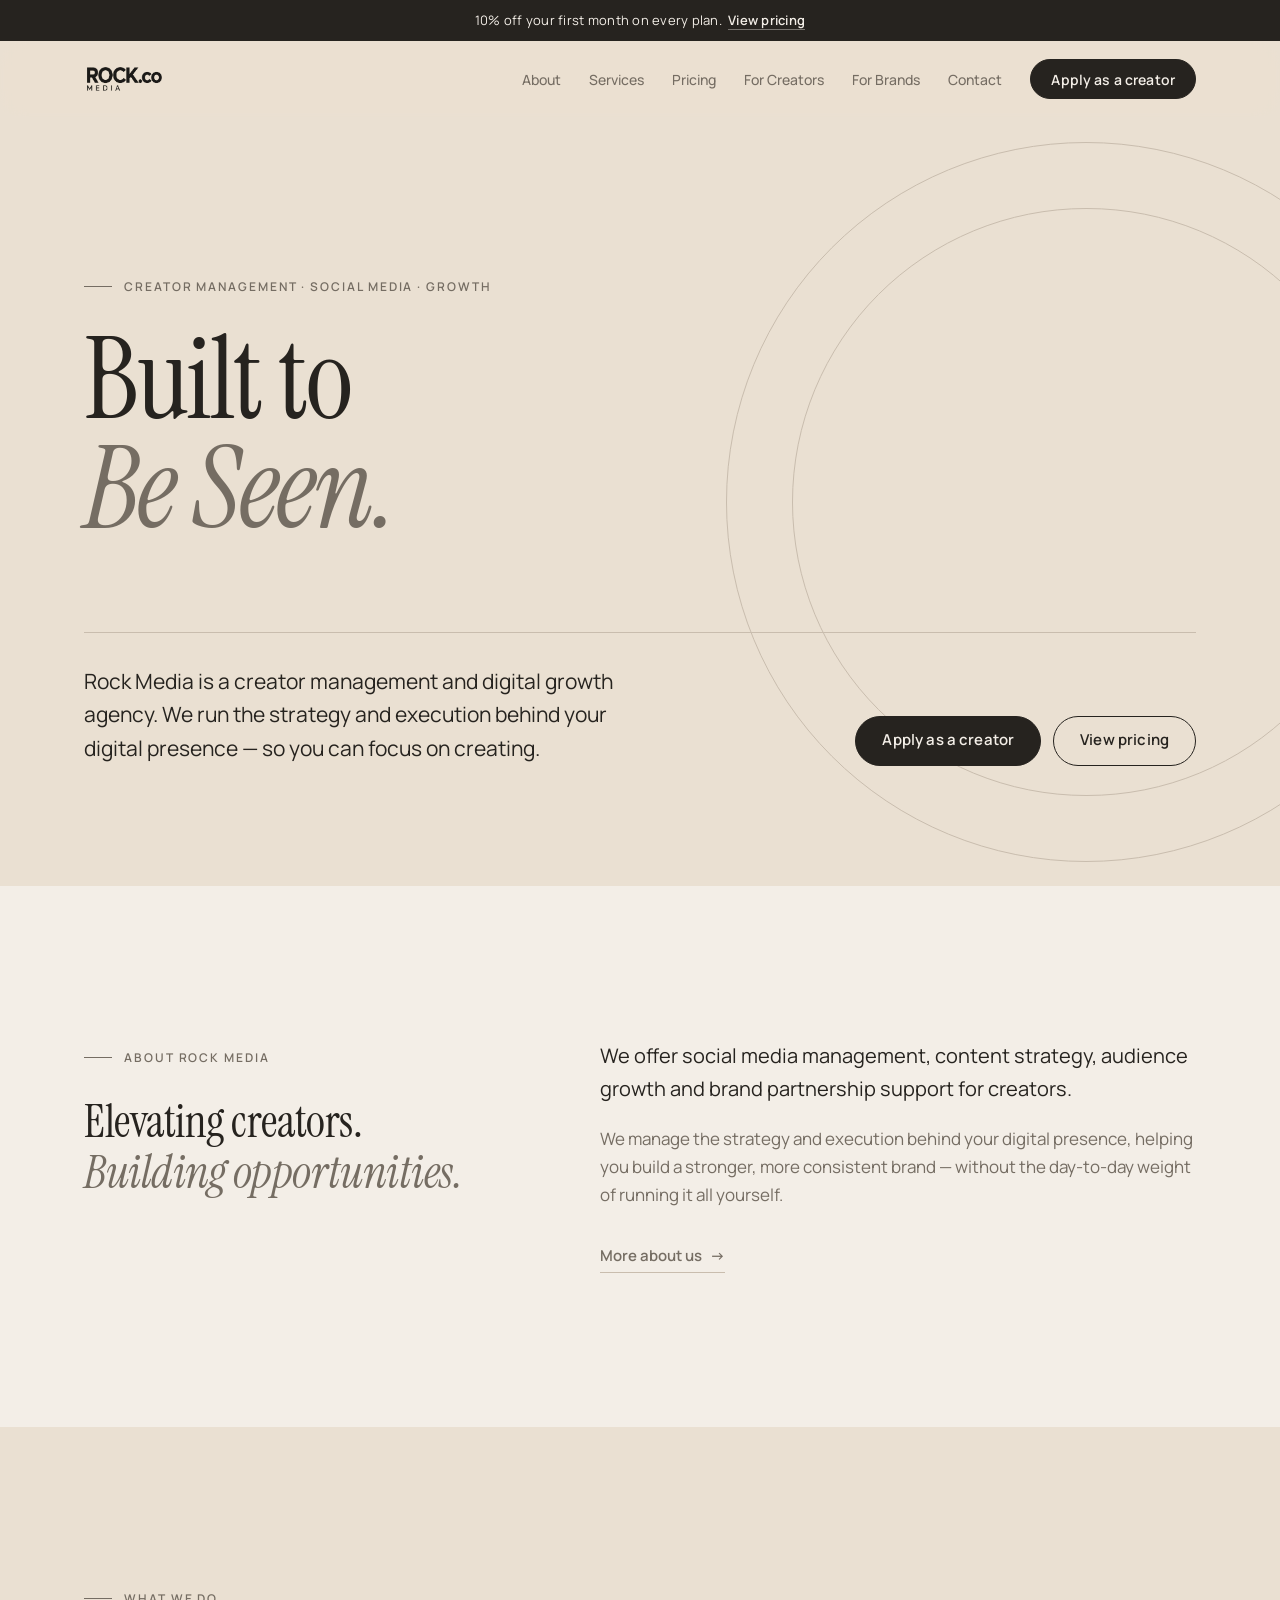
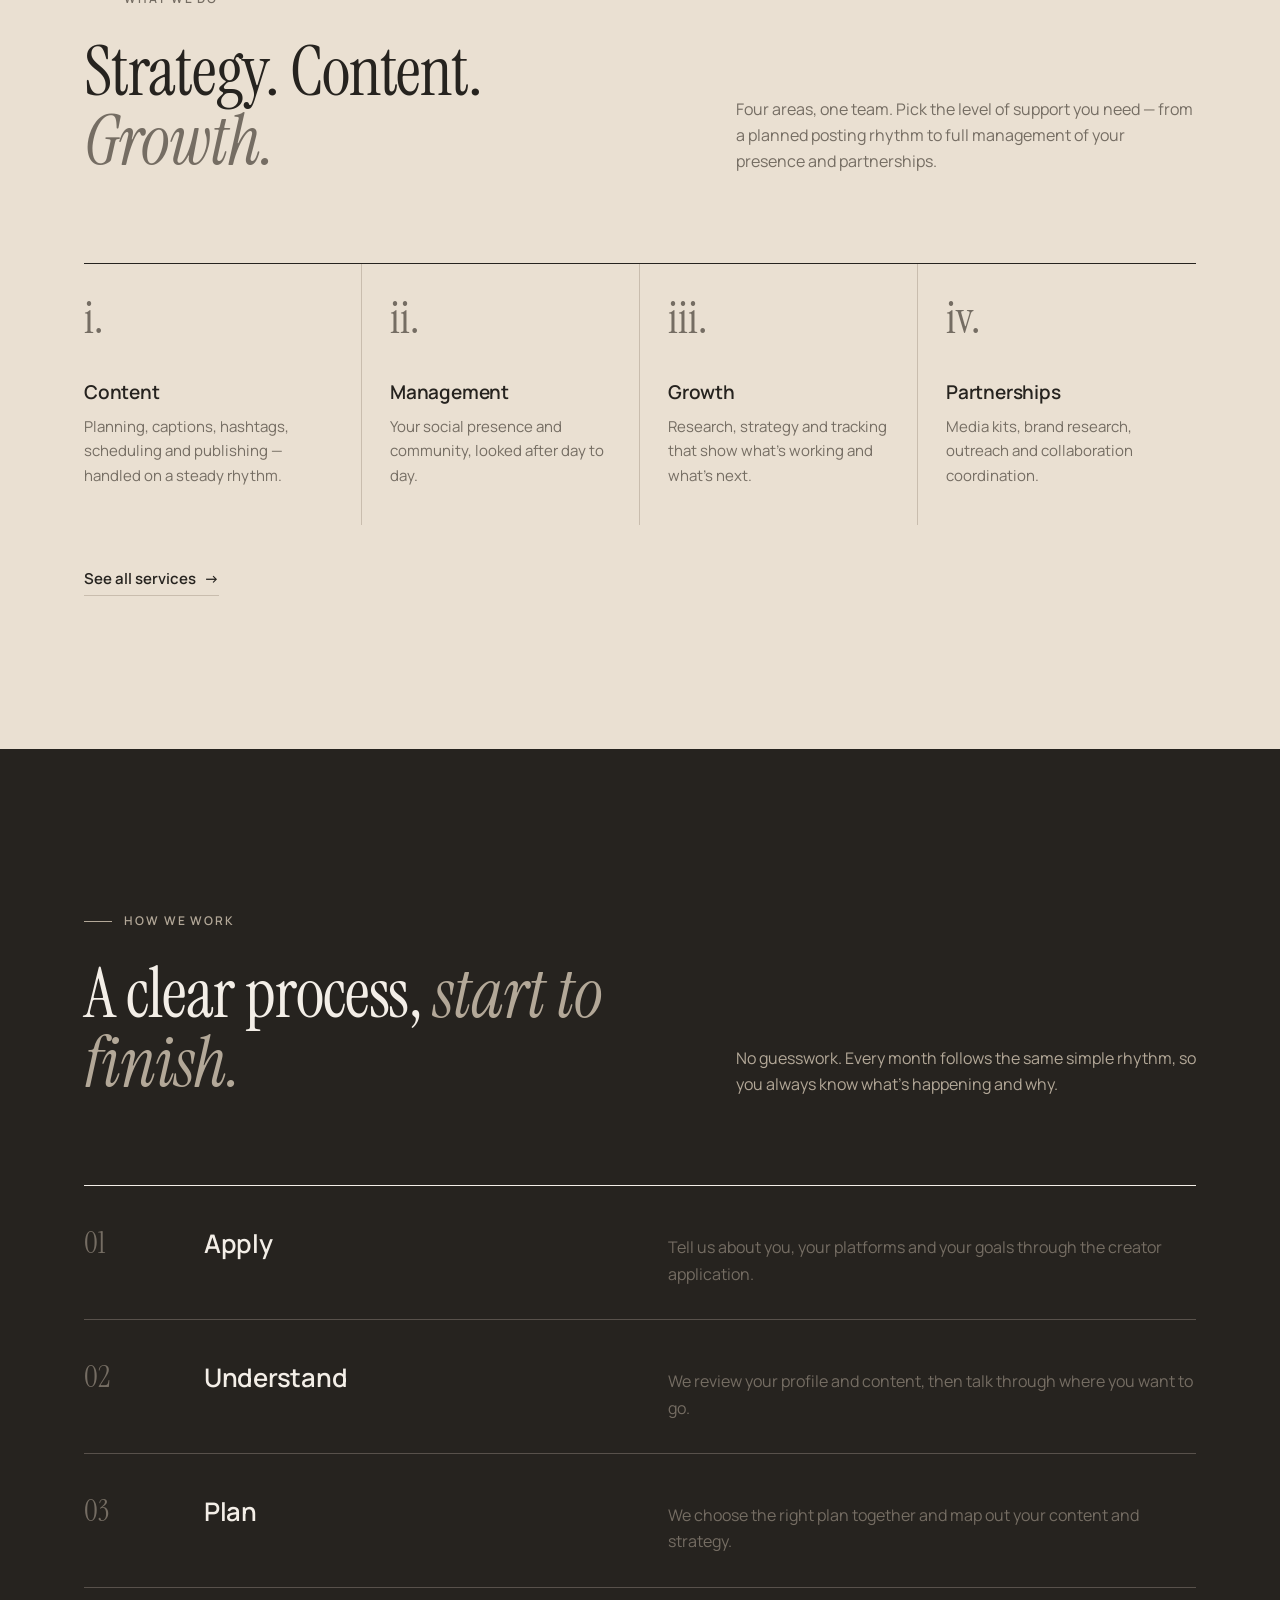
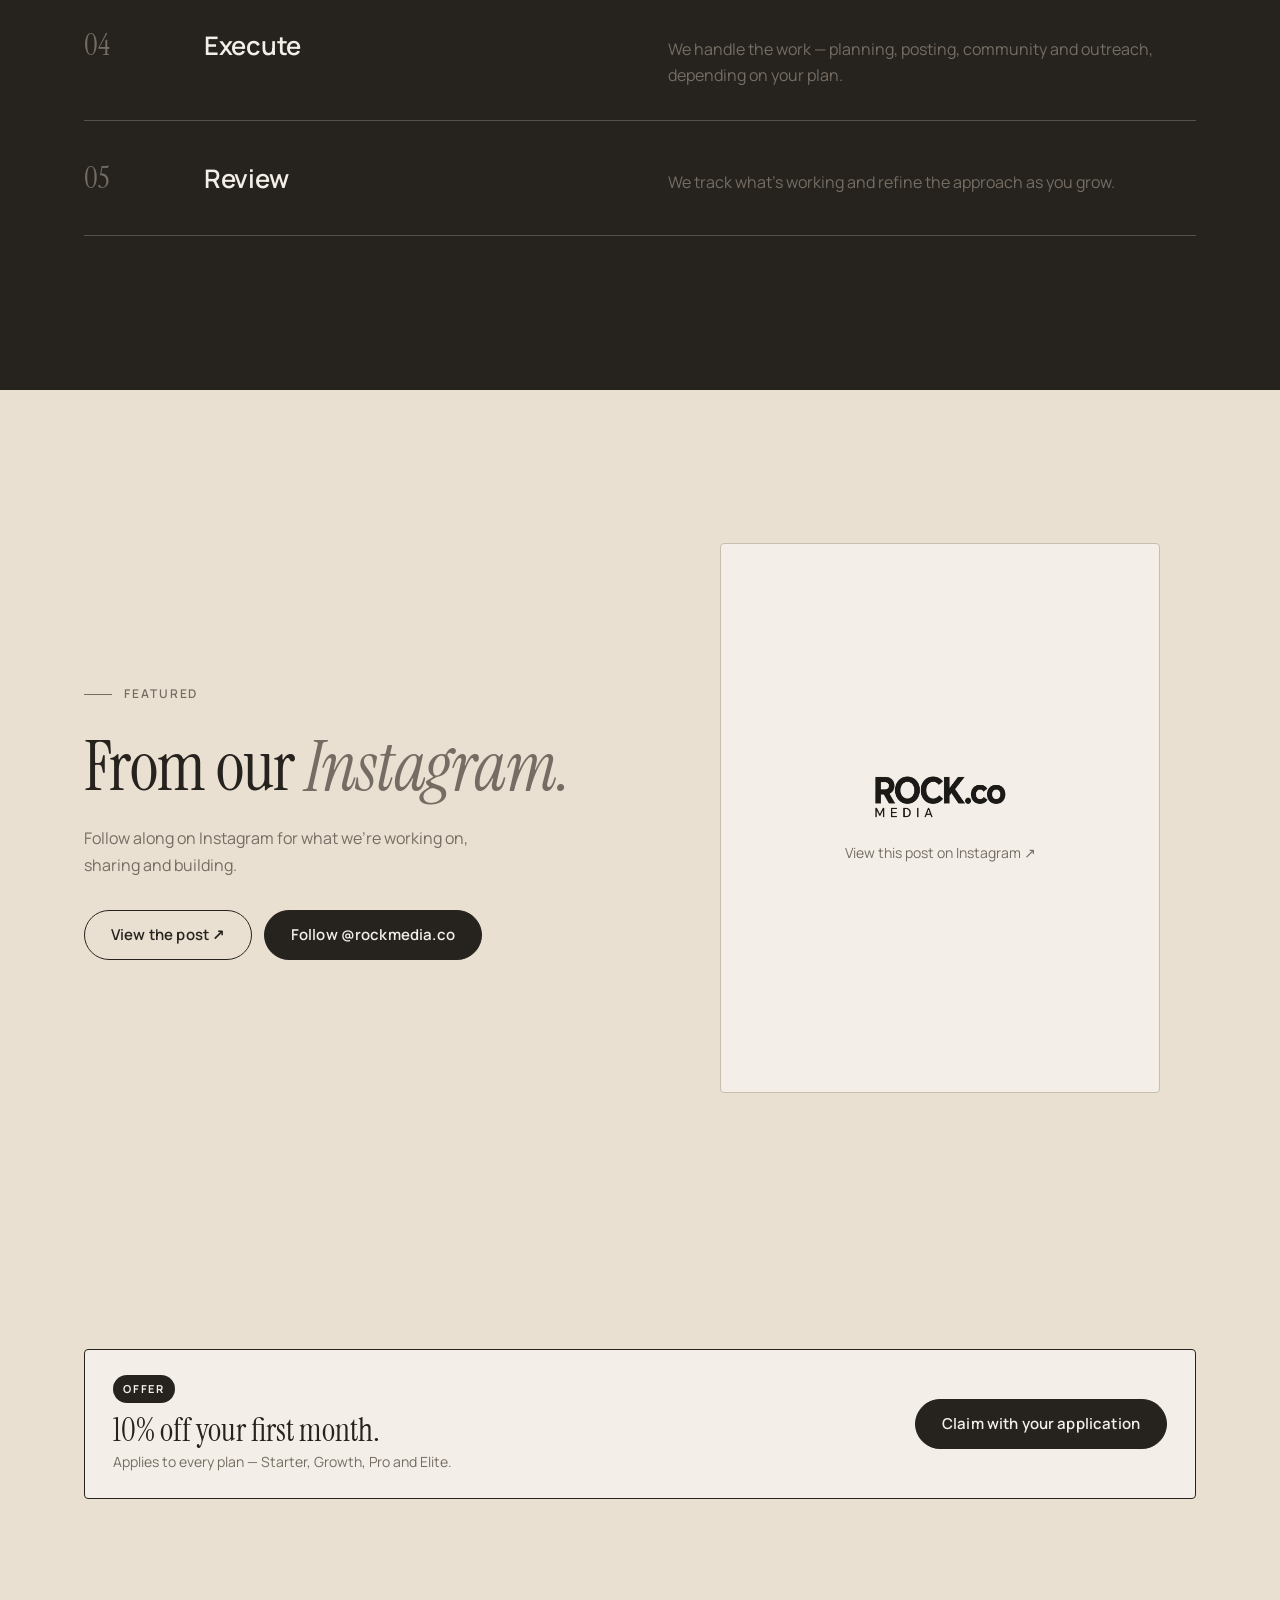
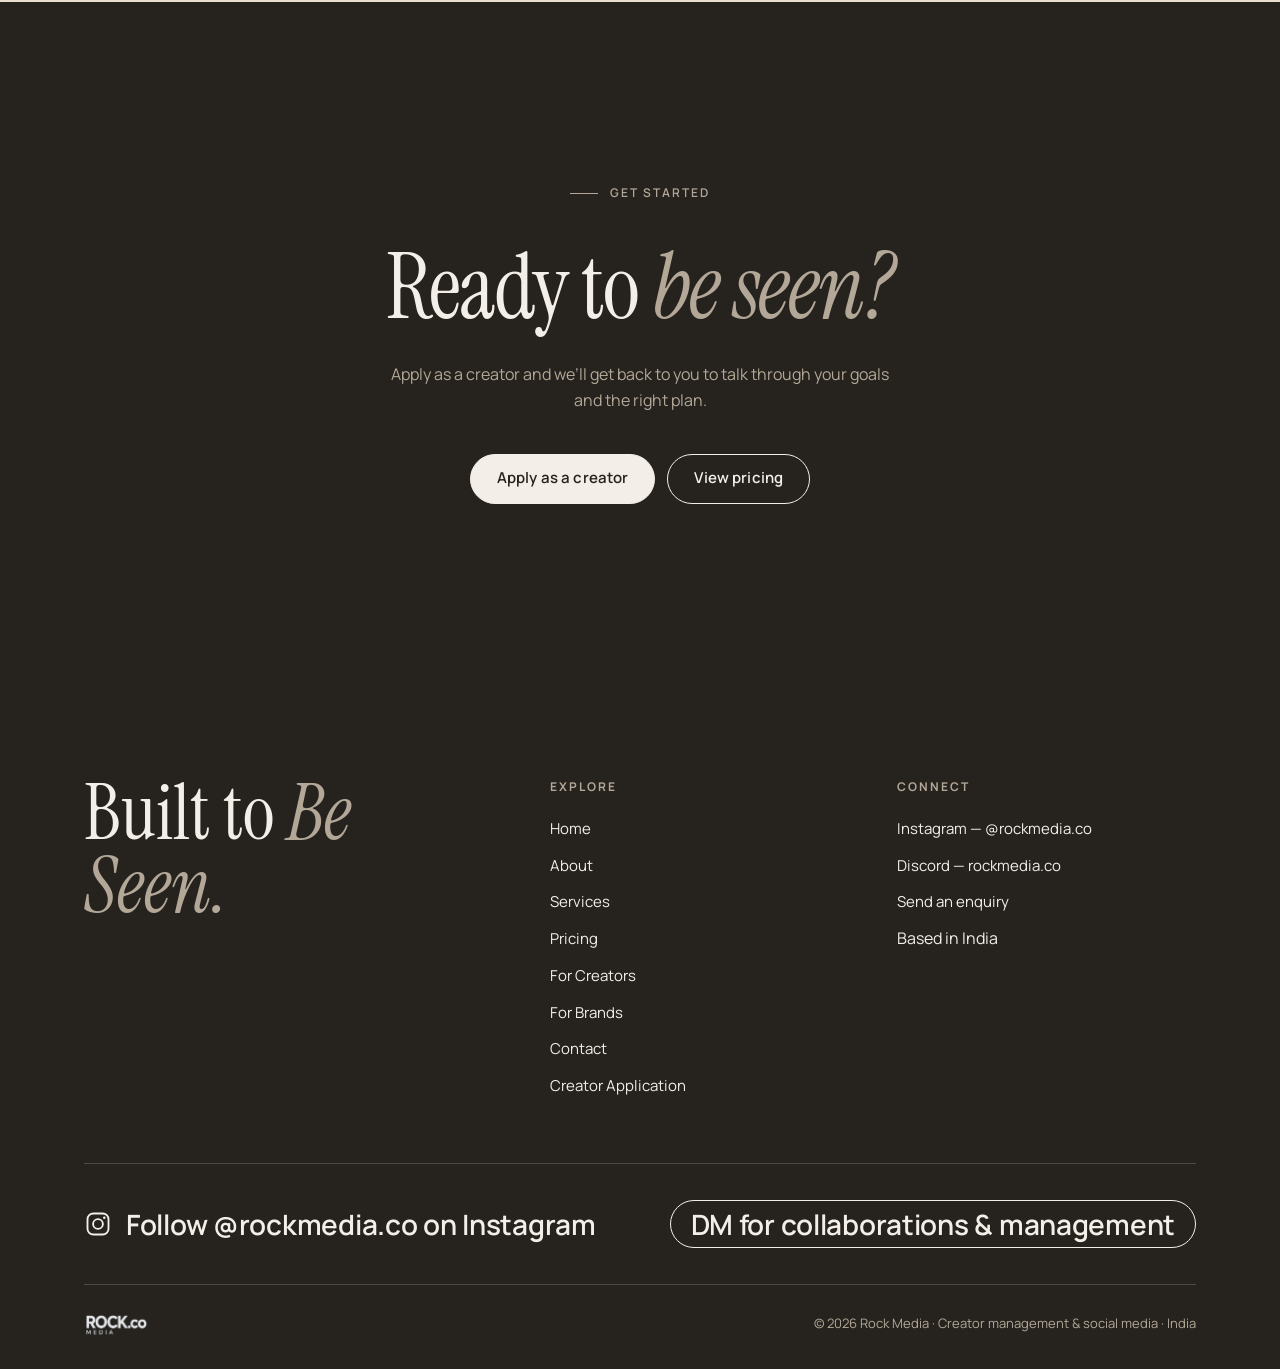
==== commit b4db9246: "added founder name" ====
--- a/index.html
+++ b/index.html
@@ -22,7 +22,7 @@
 
   <header class="site-header">
     <div class="container header-inner">
-      <a class="wordmark" href="index.html" aria-label="Rock Media — home">Rock <span>Media</span></a>
+      <a class="logo-link logo-link-nav" href="index.html" aria-label="Rock Media — home"><img class="logo" src="public/rockmediaco-logo.png" alt="Rock Media" /></a>
       <button class="nav-toggle" type="button" aria-expanded="false" aria-controls="site-nav">
         <span class="nav-toggle-label">Menu</span><span class="nav-toggle-bars" aria-hidden="true"></span>
       </button>
@@ -121,7 +121,7 @@
         <div class="embed-wrap reveal">
           <blockquote class="instagram-media" data-instgrm-permalink="https://www.instagram.com/p/DdoE4_bihnt/" data-instgrm-version="14">
             <a class="embed-fallback" href="https://www.instagram.com/p/DdoE4_bihnt/" target="_blank" rel="noopener">
-              <span class="wordmark">Rock <span>Media</span></span>
+              <img class="logo logo-embed" src="public/rockmediaco-logo.png" alt="Rock Media" />
               <span class="muted small">View this post on Instagram ↗</span>
             </a>
           </blockquote>
@@ -176,7 +176,7 @@
           <h4>Connect</h4>
           <ul>
             <li><a href="https://www.instagram.com/rockmedia.co/" target="_blank" rel="noopener">Instagram — @rockmedia.co</a></li>
-            <li><button type="button" data-copy="rockmedia.co">Discord — rockmedia.co</button></li>
+            <li><a href="https://discord.com/users/1553049203423449141" target="_blank" rel="noopener">Discord — rockmedia.co</a></li>
             <li><a href="contact.html">Send an enquiry</a></li>
             <li><span>Based in India</span></li>
           </ul>
@@ -187,7 +187,7 @@
         <a class="btn btn-light btn-sm" href="https://ig.me/m/rockmedia.co" target="_blank" rel="noopener">DM for collaborations &amp; management</a>
       </div>
       <div class="footer-bottom">
-        <span class="wordmark">Rock <span>Media</span></span>
+        <span class="logo-link logo-link-footer"><img class="logo" src="public/rockmediaco-logo.png" alt="Rock Media" /></span>
         <span>© <span data-year>2026</span> Rock Media · Creator management &amp; social media · India</span>
       </div>
     </div>
--- a/styles.css
+++ b/styles.css
@@ -160,14 +160,11 @@
 .site-header.scrolled { border-bottom-color: var(--line); }
 .header-inner { display: flex; align-items: center; justify-content: space-between; height: 76px; gap: 24px; }
 
-.wordmark {
-  font-family: var(--sans);
-  font-size: 22px;
-  font-weight: 800;
-  letter-spacing: -0.04em;
-  white-space: nowrap;
-}
-.wordmark span { font-weight: 400; }
+.logo-link { display: inline-flex; align-items: center; }
+.logo { display: block; width: auto; }
+.logo-link-nav .logo { height: 30px; }
+.logo-link-footer .logo { height: 24px; filter: invert(1); }
+.logo-embed { height: 52px; margin-bottom: 4px; }
 
 .site-nav { display: flex; align-items: center; gap: clamp(16px, 2.2vw, 32px); font-size: 14px; font-weight: 500; }
 .site-nav a:not(.btn) { position: relative; padding: 4px 0; color: var(--muted); transition: color 0.2s; }
@@ -355,17 +352,18 @@
   display: flex; flex-direction: column; align-items: center; justify-content: center; gap: 14px;
   aspect-ratio: 4 / 5; padding: 32px; text-align: center;
 }
-.embed-fallback .wordmark { font-size: 42px; }
 
 /* ---------- Founder ---------- */
 .founder { display: grid; grid-template-columns: auto 1fr; gap: clamp(32px, 6vw, 88px); align-items: center; }
 .founder-mark {
   width: clamp(160px, 20vw, 240px); aspect-ratio: 1; border-radius: 50%;
   border: 1px solid var(--line); display: grid; place-items: center; position: relative;
+  padding: 16%;
 }
 .founder-mark::after { content: ""; position: absolute; inset: 10px; border-radius: 50%; border: 1px solid var(--line); }
-.founder-mark .wordmark { font-size: clamp(24px, 2.6vw, 32px); }
-.founder-role { font-size: 13px; font-weight: 700; letter-spacing: 0.16em; text-transform: uppercase; }
+.founder-mark .logo-founder { width: 100%; height: auto; }
+.founder-name { font-family: var(--serif); font-size: clamp(32px, 4vw, 44px); line-height: 1; margin: 6px 0 4px; }
+.founder-role { font-size: 13px; font-weight: 700; letter-spacing: 0.16em; text-transform: uppercase; color: var(--muted); }
 .founder-tags { color: var(--muted); margin-top: 8px; }
 .founder blockquote { font-family: var(--serif); font-size: clamp(30px, 3.6vw, 48px); line-height: 1.1; margin-top: 28px; max-width: 22ch; }
 
@@ -491,7 +489,7 @@
 .footer-ig a svg { width: 28px; height: 28px; flex: none; }
 .footer-ig a:hover { opacity: 0.75; }
 .footer-bottom { display: flex; justify-content: space-between; gap: 16px; flex-wrap: wrap; padding-top: 28px; font-size: 13px; color: #b3a898; }
-.footer-bottom .wordmark { color: var(--surface); font-size: 18px; }
+.footer-bottom .logo-link { align-items: center; }
 
 /* ---------- Toast ---------- */
 .toast {
